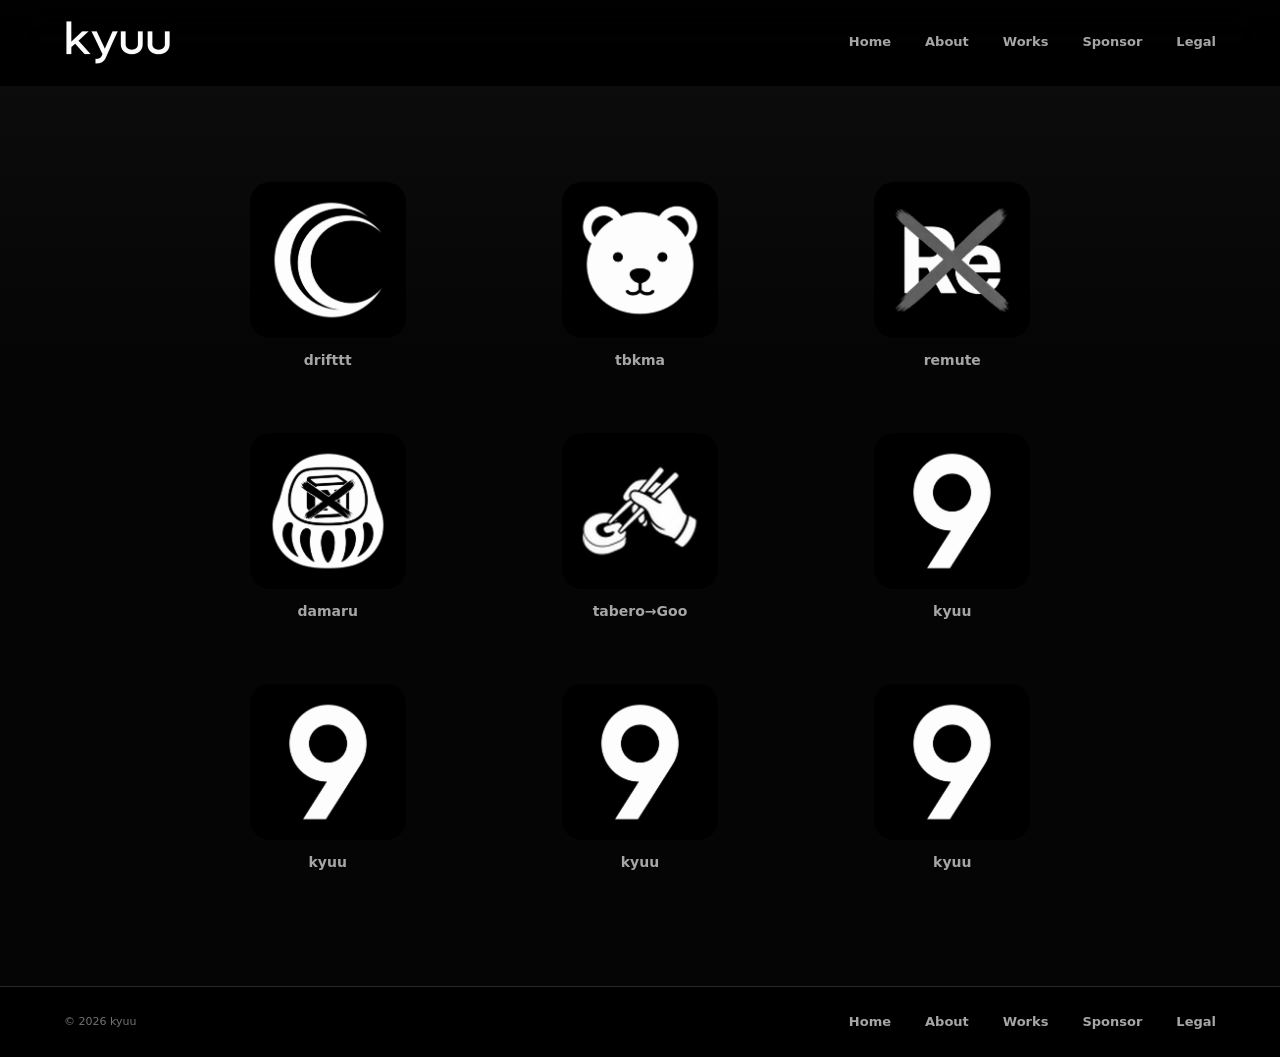
==== index.html @ 9032a524 "Add files via upload" ====
<!doctype html>
<html lang="ja">
  <head>
    <meta charset="utf-8">
    <meta name="viewport" content="width=device-width, initial-scale=1">
    <meta name="description" content="kyuuは、個人事業としてWebアプリ、Chrome拡張機能、制作物を公開・運営する小さな開発スタジオです。">
    <meta property="og:title" content="kyuu">
    <meta property="og:description" content="個人事業、制作物、アプリ配布、支援のための公式サイト。">
    <meta property="og:type" content="website">
    <meta property="og:image" content="assets/og-image.svg">
    <title>kyuu | apps, extensions, and small tools</title>
    <link rel="canonical" href="https://3plus6.jp/">
    <link rel="icon" href="assets/kyuu-icon.png">
    <link rel="stylesheet" href="styles.css">
  </head>
  <body>
    <header class="site-header" data-header>
      <a class="brand" href="index.html" aria-label="kyuu トップへ">
        <img src="assets/kyuu-logo-header.png" alt="kyuu" class="brand-logo">
      </a>
      <div class="header-actions">
        <button class="menu-toggle" type="button" aria-expanded="false" aria-controls="site-nav" data-menu-toggle>
          <span></span>
          <span></span>
          <span></span>
        </button>
        <nav class="nav" id="site-nav" aria-label="メインナビゲーション" data-nav>
          <a href="index.html">Home</a>
          <a href="about.html">About</a>
          <a href="works.html">Works</a>
          <a href="support.html">Sponsor</a>
          <a href="legal.html">Legal</a>
        </nav>
      </div>
    </header>

    <main>
      <section class="home-stage" aria-labelledby="projects-title">
        <h1 id="projects-title" class="visually-hidden">kyuu projects</h1>
        <div class="project-grid">
          <div class="project-tile project-tile-static">
            <span class="project-icon"><img src="assets/services/drifttt.png" alt=""></span>
            <span class="project-name">drifttt</span>
          </div>
          <a class="project-tile" href="https://chromewebstore.google.com/detail/cmlbmmhjfhagefgmcfifhkoidhicpcjk?utm_source=item-share-cb" target="_blank" rel="noreferrer">
            <span class="project-icon"><img src="assets/services/tabkma.png" alt=""></span>
            <span class="project-name">tbkma</span>
          </a>
          <a class="project-tile" href="https://chromewebstore.google.com/detail/amfjmkpkbpagcghnbpolegiekeijikhb?utm_source=item-share-cb" target="_blank" rel="noreferrer">
            <span class="project-icon"><img src="assets/services/remute.png" alt=""></span>
            <span class="project-name">remute</span>
          </a>
          <a class="project-tile" href="https://chromewebstore.google.com/detail/bcoconhognondpgpcakbccdndanaegol?utm_source=item-share-cb" target="_blank" rel="noreferrer">
            <span class="project-icon"><img src="assets/services/damaru.png" alt=""></span>
            <span class="project-name">damaru</span>
          </a>
          <div class="project-tile project-tile-static">
            <span class="project-icon"><img src="assets/services/tabero-goo.png" alt=""></span>
            <span class="project-name">tabero→Goo</span>
          </div>
          <div class="project-tile project-tile-static">
            <span class="project-icon"><img src="assets/services/kyuu.png" alt=""></span>
            <span class="project-name">kyuu</span>
          </div>
          <div class="project-tile project-tile-static">
            <span class="project-icon"><img src="assets/services/kyuu.png" alt=""></span>
            <span class="project-name">kyuu</span>
          </div>
          <div class="project-tile project-tile-static">
            <span class="project-icon"><img src="assets/services/kyuu.png" alt=""></span>
            <span class="project-name">kyuu</span>
          </div>
          <div class="project-tile project-tile-static">
            <span class="project-icon"><img src="assets/services/kyuu.png" alt=""></span>
            <span class="project-name">kyuu</span>
          </div>
        </div>
      </section>
    </main>

    <footer class="site-footer">
      <p>&copy; <span data-year></span> kyuu</p>
      <nav aria-label="フッターナビゲーション">
        <a href="index.html">Home</a>
        <a href="about.html">About</a>
        <a href="works.html">Works</a>
        <a href="support.html">Sponsor</a>
        <a href="legal.html">Legal</a>
      </nav>
    </footer>

    <script src="script.js"></script>
  </body>
</html>
---- styles.css ----
:root {
  color-scheme: dark;
  --bg: #050505;
  --panel: #0e0e0e;
  --panel-2: #151515;
  --ink: #f4f4f4;
  --muted: #a6a6a6;
  --soft: #727272;
  --line: #2a2a2a;
  --line-strong: #3a3a3a;
  --white: #ffffff;
  --black: #000000;
  --shadow: 0 28px 90px rgba(0, 0, 0, 0.56);
  font-family: Inter, ui-sans-serif, system-ui, -apple-system, BlinkMacSystemFont, "Segoe UI", sans-serif;
}

* {
  box-sizing: border-box;
}

html {
  scroll-behavior: smooth;
}

body {
  min-height: 100vh;
  margin: 0;
  color: var(--ink);
  background:
    linear-gradient(180deg, rgba(255, 255, 255, 0.035), transparent 360px),
    var(--bg);
  line-height: 1.75;
}

body {
  display: flex;
  flex-direction: column;
}

main {
  flex: 1 0 auto;
}

.site-footer {
  flex-shrink: 0;
}

img {
  display: block;
  max-width: 100%;
}

a {
  color: inherit;
  text-decoration: none;
}

.site-header {
  position: sticky;
  top: 0;
  z-index: 20;
  display: flex;
  align-items: center;
  justify-content: space-between;
  gap: 28px;
  padding: 20px clamp(20px, 5vw, 72px);
  background: rgba(0, 0, 0, 0.92);
  border-bottom: 1px solid transparent;
  backdrop-filter: blur(18px);
}

.site-header.is-scrolled {
  border-color: var(--line);
}

.brand {
  display: inline-flex;
  align-items: center;
  min-width: 0;
}

.brand-logo {
  width: 108px;
  height: auto;
  mix-blend-mode: screen;
}

.header-actions {
  display: flex;
  align-items: center;
  justify-content: flex-end;
  gap: clamp(16px, 2vw, 28px);
  min-width: 0;
}

.nav,
.site-footer nav {
  display: flex;
  align-items: center;
  gap: clamp(16px, 3vw, 34px);
  color: var(--muted);
  font-size: 13px;
  font-weight: 650;
}

.nav a,
.site-footer a {
  padding: 4px 0;
  white-space: nowrap;
}

.nav a:hover,
.site-footer a:hover,
.text-link:hover {
  color: var(--white);
}

.menu-toggle {
  position: relative;
  display: none;
  align-items: center;
  justify-content: center;
  width: 38px;
  height: 38px;
  padding: 0;
  color: var(--ink);
  background: transparent;
  border: 1px solid var(--line);
  border-radius: 6px;
  cursor: pointer;
}

.menu-toggle span {
  position: absolute;
  display: block;
  width: 16px;
  height: 1px;
  background: currentColor;
  transition: transform 160ms ease, opacity 160ms ease;
}

.menu-toggle span:nth-child(1) {
  transform: translateY(-5px);
}

.menu-toggle span:nth-child(3) {
  transform: translateY(5px);
}

.site-header.is-menu-open .menu-toggle span:nth-child(1) {
  transform: rotate(45deg);
}

.site-header.is-menu-open .menu-toggle span:nth-child(2) {
  opacity: 0;
}

.site-header.is-menu-open .menu-toggle span:nth-child(3) {
  transform: rotate(-45deg);
}

.visually-hidden {
  position: absolute;
  width: 1px;
  height: 1px;
  overflow: hidden;
  clip: rect(0, 0, 0, 0);
  white-space: nowrap;
}

.home-stage {
  display: grid;
  place-items: center;
  min-height: calc(100vh - 180px);
  padding: clamp(54px, 8vw, 96px) clamp(20px, 5vw, 72px) clamp(72px, 9vw, 118px);
}

.project-grid {
  display: grid;
  grid-template-columns: repeat(3, minmax(0, 1fr));
  gap: clamp(32px, 5vw, 72px) clamp(34px, 6vw, 88px);
  width: min(100%, 860px);
}

.project-tile {
  display: grid;
  justify-items: center;
  gap: 14px;
  color: var(--muted);
  text-align: center;
}

.project-icon {
  display: grid;
  place-items: center;
  width: clamp(104px, 15vw, 156px);
  aspect-ratio: 1;
  overflow: hidden;
  background: var(--black);
  border: 1px solid transparent;
  border-radius: 20px;
  transition: transform 180ms ease, border-color 180ms ease, opacity 180ms ease;
}

.project-icon img {
  width: 100%;
  height: 100%;
  object-fit: cover;
}

.project-name {
  font-size: 14px;
  font-weight: 700;
  line-height: 1.2;
  transition: color 180ms ease;
}

.project-tile:hover .project-icon {
  transform: translateY(-4px);
  border-color: var(--line-strong);
}

.project-tile:hover .project-name {
  color: var(--white);
}

.project-tile-static {
  cursor: default;
}

.project-tile-static:hover .project-icon {
  transform: none;
  border-color: transparent;
}

.project-tile-static:hover .project-name {
  color: var(--muted);
}

.eyebrow {
  margin: 0 0 14px;
  color: var(--soft);
  font-size: 12px;
  font-weight: 800;
  letter-spacing: 0;
  text-transform: uppercase;
}

h1,
h2,
h3,
p {
  margin-top: 0;
}

h1 {
  max-width: 9.5em;
  margin-bottom: 26px;
  font-size: clamp(50px, 9vw, 114px);
  line-height: 0.98;
  letter-spacing: 0;
}

h2 {
  margin-bottom: 20px;
  font-size: clamp(34px, 5vw, 64px);
  line-height: 1.05;
  letter-spacing: 0;
}

h3 {
  margin-bottom: 14px;
  font-size: clamp(25px, 3vw, 40px);
  line-height: 1.12;
  letter-spacing: 0;
}

.button {
  display: inline-flex;
  align-items: center;
  justify-content: center;
  min-height: 48px;
  padding: 12px 20px;
  border: 1px solid var(--line-strong);
  border-radius: 6px;
  font-size: 14px;
  font-weight: 800;
  line-height: 1.2;
}

.button.primary {
  color: var(--black);
  background: var(--white);
  border-color: var(--white);
}

.button.primary:hover {
  background: #dcdcdc;
  border-color: #dcdcdc;
}

.button.secondary,
.button.inverted {
  color: var(--white);
  background: transparent;
}

.button.secondary:hover,
.button.inverted:hover {
  border-color: var(--white);
}

.section {
  padding: clamp(40px, 5vw, 64px) clamp(20px, 5vw, 72px);
}

.work-list {
  display: grid;
  grid-template-columns: repeat(3, minmax(0, 1fr));
  gap: 16px;
  max-width: 1120px;
  margin-right: auto;
  margin-left: auto;
}

.work-list-simple {
  grid-template-columns: minmax(0, 820px);
  justify-content: center;
}

.work-card,
.legal-block,
.support-card,
.profile-card {
  min-height: 0;
  padding: clamp(20px, 3vw, 28px);
  background: var(--panel);
  border: 1px solid var(--line);
  border-radius: 8px;
}

.work-card.featured {
  background:
    linear-gradient(145deg, rgba(255, 255, 255, 0.08), transparent 58%),
    var(--panel);
}

.work-card-inquiry {
  grid-column: 1 / -1;
}

.card-topline {
  display: flex;
  align-items: center;
  justify-content: space-between;
  gap: 20px;
  margin-bottom: 34px;
  color: var(--soft);
  font-size: 12px;
  font-weight: 800;
  text-transform: uppercase;
}

.work-card p,
.legal-block p,
.legal-block li,
.support-card p,
.profile-card p,
.page-lead {
  color: var(--muted);
}

.text-link {
  display: inline-flex;
  margin-top: 14px;
  margin-right: 18px;
  color: var(--ink);
  font-weight: 800;
}

.work-card .text-link {
  font-size: 12px;
}

.text-link::after {
  content: none;
  margin-left: 6px;
}

.mail-link {
  color: var(--ink);
  font-weight: 800;
  text-decoration: underline;
  text-underline-offset: 4px;
}

.contact-links {
  display: grid;
  gap: 14px;
}

.contact-links div {
  display: grid;
  gap: 4px;
}

.contact-links span {
  color: var(--soft);
  font-size: 12px;
  font-weight: 800;
  text-transform: uppercase;
}

.inline-link {
  color: var(--ink);
  font-weight: 800;
  text-decoration: underline;
  text-underline-offset: 3px;
}

.text-link.inline-link {
  margin-top: 0;
}

.text-link.inline-link::after,
.inline-link::after {
  content: none;
}

.page-hero {
  padding: clamp(36px, 5vw, 58px) clamp(20px, 5vw, 72px) clamp(28px, 4vw, 42px);
  border-bottom: 1px solid var(--line);
}

.page-hero > * {
  max-width: 1120px;
  margin-right: auto;
  margin-left: auto;
  text-align: left;
}

.page-hero h1 {
  margin-bottom: 14px;
  font-size: clamp(28px, 4vw, 44px);
  line-height: 1.05;
}

.page-lead {
  max-width: 1120px;
  font-size: clamp(15px, 1.5vw, 17px);
  line-height: 1.8;
}
.support-grid,
.legal-grid,
.contact-grid {
  display: grid;
  grid-template-columns: minmax(0, 0.86fr) minmax(260px, 0.55fr);
  gap: 18px;
}

.support-grid {
  grid-template-columns: minmax(0, 900px);
  justify-content: center;
  max-width: 1120px;
  margin-right: auto;
  margin-left: auto;
}

.detail-list {
  display: grid;
  gap: 1px;
  margin: 0;
  background: var(--line);
  border: 1px solid var(--line);
}

.detail-list div {
  display: grid;
  grid-template-columns: 150px minmax(0, 1fr);
  gap: 18px;
  padding: 18px;
  background: var(--panel);
}

.detail-list dt {
  color: var(--soft);
  font-size: 13px;
  font-weight: 800;
}

.detail-list dd {
  margin: 0;
  color: var(--ink);
}

.support-grid,
.legal-grid {
  align-items: start;
}

.legal-stack {
  display: grid;
  gap: 14px;
  max-width: 1040px;
  margin-right: auto;
  margin-left: auto;
  padding-top: clamp(36px, 5vw, 58px);
  padding-bottom: clamp(48px, 6vw, 72px);
}

.work-card h2,
.support-card h2,
.support-card h3,
.profile-card h2,
.profile-card h3,
.legal-block h2 {
  margin-bottom: 12px;
  font-size: 18px;
  line-height: 1.22;
}

.legal-block h3 {
  margin-top: 24px;
  margin-bottom: 8px;
  font-size: 16px;
}

.legal-block p,
.legal-block li {
  color: var(--ink);
}

.support-card .button {
  margin-top: 18px;
}

.legal-block {
  min-height: auto;
  padding: clamp(20px, 3vw, 28px);
}

.legal-block ul {
  margin: 0;
  padding-left: 20px;
}

.notice {
  margin: 18px 0 0;
  padding: 14px 16px;
  color: var(--ink);
  background: var(--panel-2);
  border: 1px solid var(--line);
  border-radius: 8px;
  font-size: 14px;
}

.site-footer {
  display: flex;
  align-items: center;
  justify-content: space-between;
  gap: 22px;
  padding: 20px clamp(20px, 5vw, 72px);
  color: var(--muted);
  background: rgba(0, 0, 0, 0.92);
  border-top: 1px solid var(--line);
}

.site-footer p {
  margin: 0;
  color: var(--soft);
  font-size: 11px;
  line-height: 1.2;
}

@media (max-width: 920px) {
  .site-header {
    align-items: center;
    padding: 14px 16px;
  }

  .header-actions {
    gap: 12px;
  }

  .menu-toggle {
    display: inline-flex;
  }

  .site-header .nav {
    position: absolute;
    top: calc(100% + 1px);
    right: 16px;
    left: 16px;
    display: none;
    flex-direction: column;
    align-items: flex-start;
    gap: 12px;
    padding: 16px;
    background: rgba(0, 0, 0, 0.96);
    border: 1px solid var(--line);
    border-radius: 8px;
    box-shadow: var(--shadow);
  }

  .site-header.is-menu-open .nav {
    display: flex;
  }

  .site-footer {
    align-items: flex-start;
    flex-direction: column;
  }

  .site-footer nav {
    width: 100%;
    overflow-x: auto;
    padding-bottom: 4px;
  }

  .work-list,
  .support-grid,
  .legal-grid,
  .contact-grid {
    grid-template-columns: 1fr;
  }

  .site-footer nav {
    justify-content: flex-start;
  }
}

@media (max-width: 560px) {
  .brand-logo {
    width: 82px;
  }

  h1 {
    font-size: 50px;
  }

  .button {
    width: 100%;
  }

  .project-grid {
    gap: 24px 18px;
  }

  .project-icon {
    width: min(28vw, 116px);
    border-radius: 16px;
  }

  .home-stage {
    align-items: start;
    min-height: auto;
    padding-top: 28px;
    padding-bottom: 34px;
  }

  .project-name {
    font-size: 13px;
  }

  .card-topline {
    margin-bottom: 26px;
  }

  .detail-list div {
    grid-template-columns: 1fr;
    gap: 4px;
  }
}
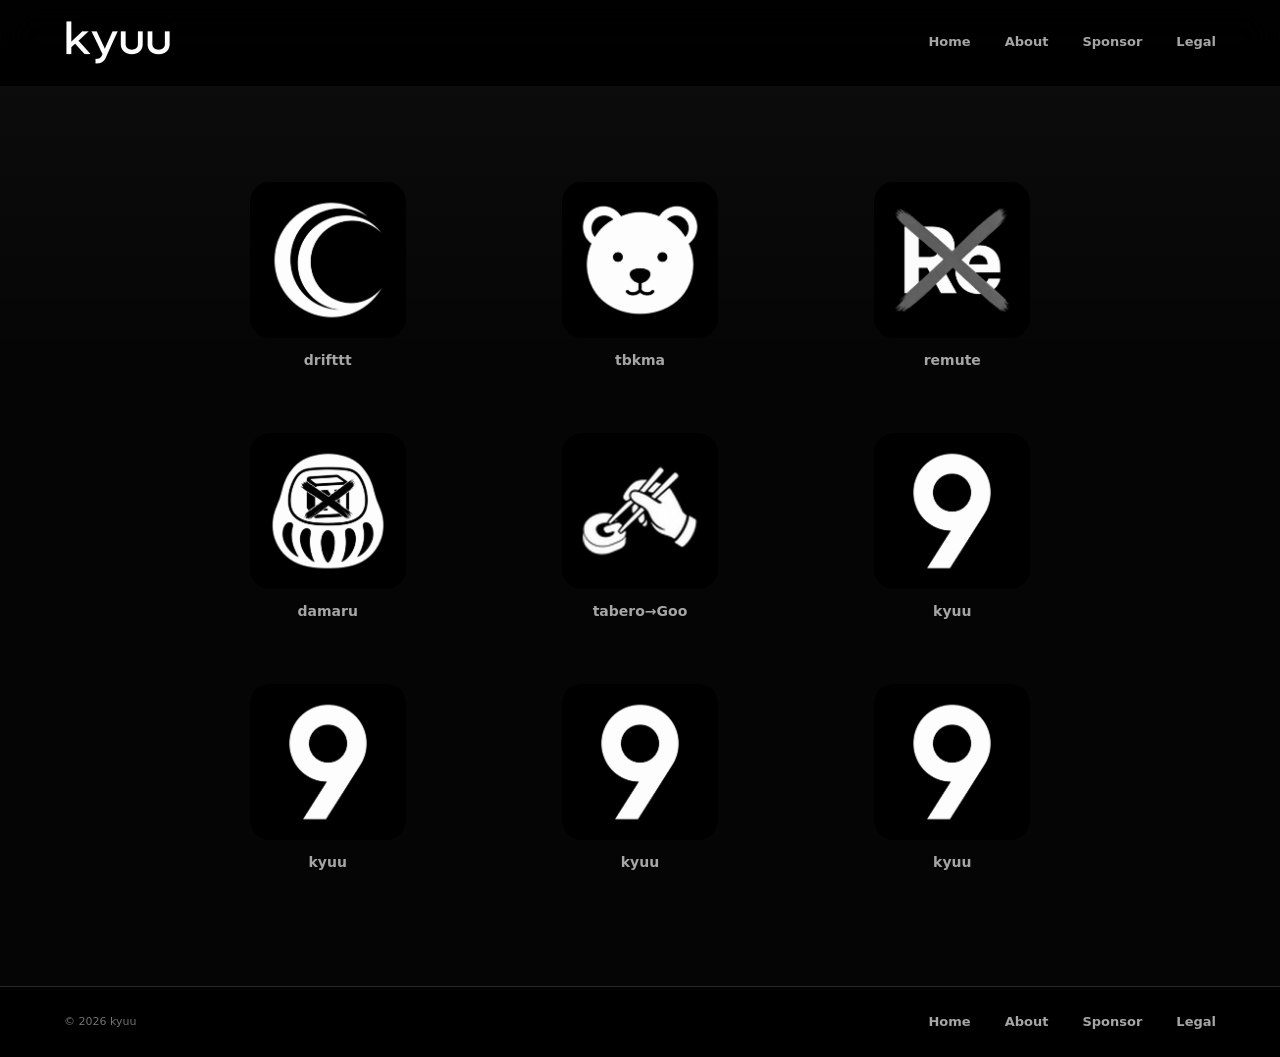
==== commit a5cdc945: "Add files via upload" ====
--- a/index.html
+++ b/index.html
@@ -27,7 +27,6 @@
         <nav class="nav" id="site-nav" aria-label="メインナビゲーション" data-nav>
           <a href="index.html">Home</a>
           <a href="about.html">About</a>
-          <a href="works.html">Works</a>
           <a href="support.html">Sponsor</a>
           <a href="legal.html">Legal</a>
         </nav>
@@ -83,7 +82,6 @@
       <nav aria-label="フッターナビゲーション">
         <a href="index.html">Home</a>
         <a href="about.html">About</a>
-        <a href="works.html">Works</a>
         <a href="support.html">Sponsor</a>
         <a href="legal.html">Legal</a>
       </nav>
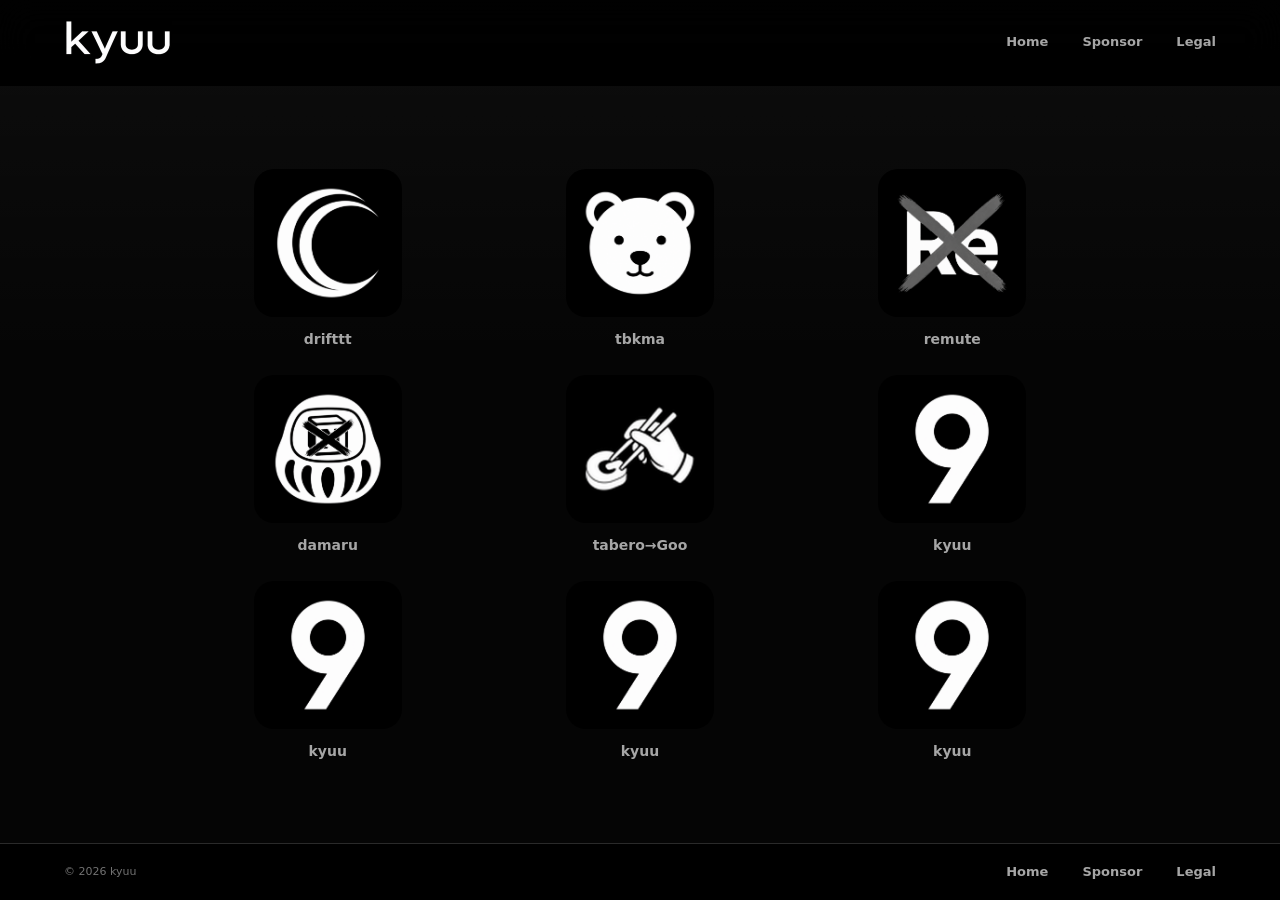
==== commit ee984909: "Add files via upload" ====
--- a/index.html
+++ b/index.html
@@ -13,7 +13,7 @@
     <link rel="icon" href="assets/kyuu-icon.png">
     <link rel="stylesheet" href="styles.css">
   </head>
-  <body>
+  <body class="home-page">
     <header class="site-header" data-header>
       <a class="brand" href="index.html" aria-label="kyuu トップへ">
         <img src="assets/kyuu-logo-header.png" alt="kyuu" class="brand-logo">
@@ -26,7 +26,6 @@
         </button>
         <nav class="nav" id="site-nav" aria-label="メインナビゲーション" data-nav>
           <a href="index.html">Home</a>
-          <a href="about.html">About</a>
           <a href="support.html">Sponsor</a>
           <a href="legal.html">Legal</a>
         </nav>
@@ -53,10 +52,10 @@
             <span class="project-icon"><img src="assets/services/damaru.png" alt=""></span>
             <span class="project-name">damaru</span>
           </a>
-          <div class="project-tile project-tile-static">
+          <a class="project-tile" href="https://chromewebstore.google.com/detail/gllfefgljjmemccgkndckamjhbmndlde?utm_source=item-share-cb" target="_blank" rel="noreferrer">
             <span class="project-icon"><img src="assets/services/tabero-goo.png" alt=""></span>
             <span class="project-name">tabero→Goo</span>
-          </div>
+          </a>
           <div class="project-tile project-tile-static">
             <span class="project-icon"><img src="assets/services/kyuu.png" alt=""></span>
             <span class="project-name">kyuu</span>
@@ -81,7 +80,6 @@
       <p>&copy; <span data-year></span> kyuu</p>
       <nav aria-label="フッターナビゲーション">
         <a href="index.html">Home</a>
-        <a href="about.html">About</a>
         <a href="support.html">Sponsor</a>
         <a href="legal.html">Legal</a>
       </nav>
--- a/styles.css
+++ b/styles.css
@@ -1,4 +1,5 @@
 :root {
+  --footer-height: 57px;
   color-scheme: dark;
   --bg: #050505;
   --panel: #0e0e0e;
@@ -24,7 +25,9 @@
 
 body {
   min-height: 100vh;
+  min-height: 100dvh;
   margin: 0;
+  padding-bottom: var(--footer-height);
   color: var(--ink);
   background:
     linear-gradient(180deg, rgba(255, 255, 255, 0.035), transparent 360px),
@@ -38,11 +41,16 @@
 }
 
 main {
-  flex: 1 0 auto;
+  flex: 1 1 auto;
 }
 
 .site-footer {
-  flex-shrink: 0;
+  position: fixed;
+  right: 0;
+  bottom: 0;
+  left: 0;
+  z-index: 20;
+  height: var(--footer-height);
 }
 
 img {
@@ -171,14 +179,31 @@
 .home-stage {
   display: grid;
   place-items: center;
-  min-height: calc(100vh - 180px);
-  padding: clamp(54px, 8vw, 96px) clamp(20px, 5vw, 72px) clamp(72px, 9vw, 118px);
+  min-height: calc(100dvh - 143px);
+  padding: clamp(16px, 3vh, 30px) clamp(20px, 5vw, 72px);
+}
+
+.home-page {
+  height: 100vh;
+  height: 100dvh;
+  min-height: 0;
+  overflow: hidden;
+}
+
+.home-page main {
+  min-height: 0;
+  overflow: hidden;
+}
+
+.home-page .home-stage {
+  height: 100%;
+  min-height: 0;
 }
 
 .project-grid {
   display: grid;
   grid-template-columns: repeat(3, minmax(0, 1fr));
-  gap: clamp(32px, 5vw, 72px) clamp(34px, 6vw, 88px);
+  gap: clamp(16px, 3vh, 28px) clamp(28px, 6vw, 78px);
   width: min(100%, 860px);
 }
 
@@ -193,7 +218,7 @@
 .project-icon {
   display: grid;
   place-items: center;
-  width: clamp(104px, 15vw, 156px);
+  width: clamp(44px, min(13vw, calc((100dvh - 340px) / 3)), 148px);
   aspect-ratio: 1;
   overflow: hidden;
   background: var(--black);
@@ -559,7 +584,7 @@
   align-items: center;
   justify-content: space-between;
   gap: 22px;
-  padding: 20px clamp(20px, 5vw, 72px);
+  padding: 12px clamp(20px, 5vw, 72px);
   color: var(--muted);
   background: rgba(0, 0, 0, 0.92);
   border-top: 1px solid var(--line);
@@ -573,6 +598,10 @@
 }
 
 @media (max-width: 920px) {
+  :root {
+    --footer-height: 58px;
+  }
+
   .site-header {
     align-items: center;
     padding: 14px 16px;
@@ -607,14 +636,19 @@
   }
 
   .site-footer {
-    align-items: flex-start;
-    flex-direction: column;
+    align-items: center;
+    flex-direction: row;
+    gap: 12px;
+    padding: 10px 16px;
   }
 
   .site-footer nav {
-    width: 100%;
+    width: auto;
+    margin-left: auto;
     overflow-x: auto;
-    padding-bottom: 4px;
+    gap: clamp(12px, 4vw, 24px);
+    padding-bottom: 0;
+    font-size: 11px;
   }
 
   .work-list,
@@ -625,7 +659,7 @@
   }
 
   .site-footer nav {
-    justify-content: flex-start;
+    justify-content: flex-end;
   }
 }
 
@@ -643,23 +677,22 @@
   }
 
   .project-grid {
-    gap: 24px 18px;
+    gap: clamp(10px, 2vh, 18px) 12px;
   }
 
   .project-icon {
-    width: min(28vw, 116px);
-    border-radius: 16px;
+    width: clamp(42px, min(28vw, calc((100dvh - 250px) / 3)), 110px);
+    border-radius: clamp(8px, 4vw, 16px);
   }
 
   .home-stage {
-    align-items: start;
-    min-height: auto;
-    padding-top: 28px;
-    padding-bottom: 34px;
+    align-items: center;
+    min-height: calc(100dvh - 120px);
+    padding: 12px 16px;
   }
 
   .project-name {
-    font-size: 13px;
+    font-size: clamp(10px, 3.2vw, 13px);
   }
 
   .card-topline {
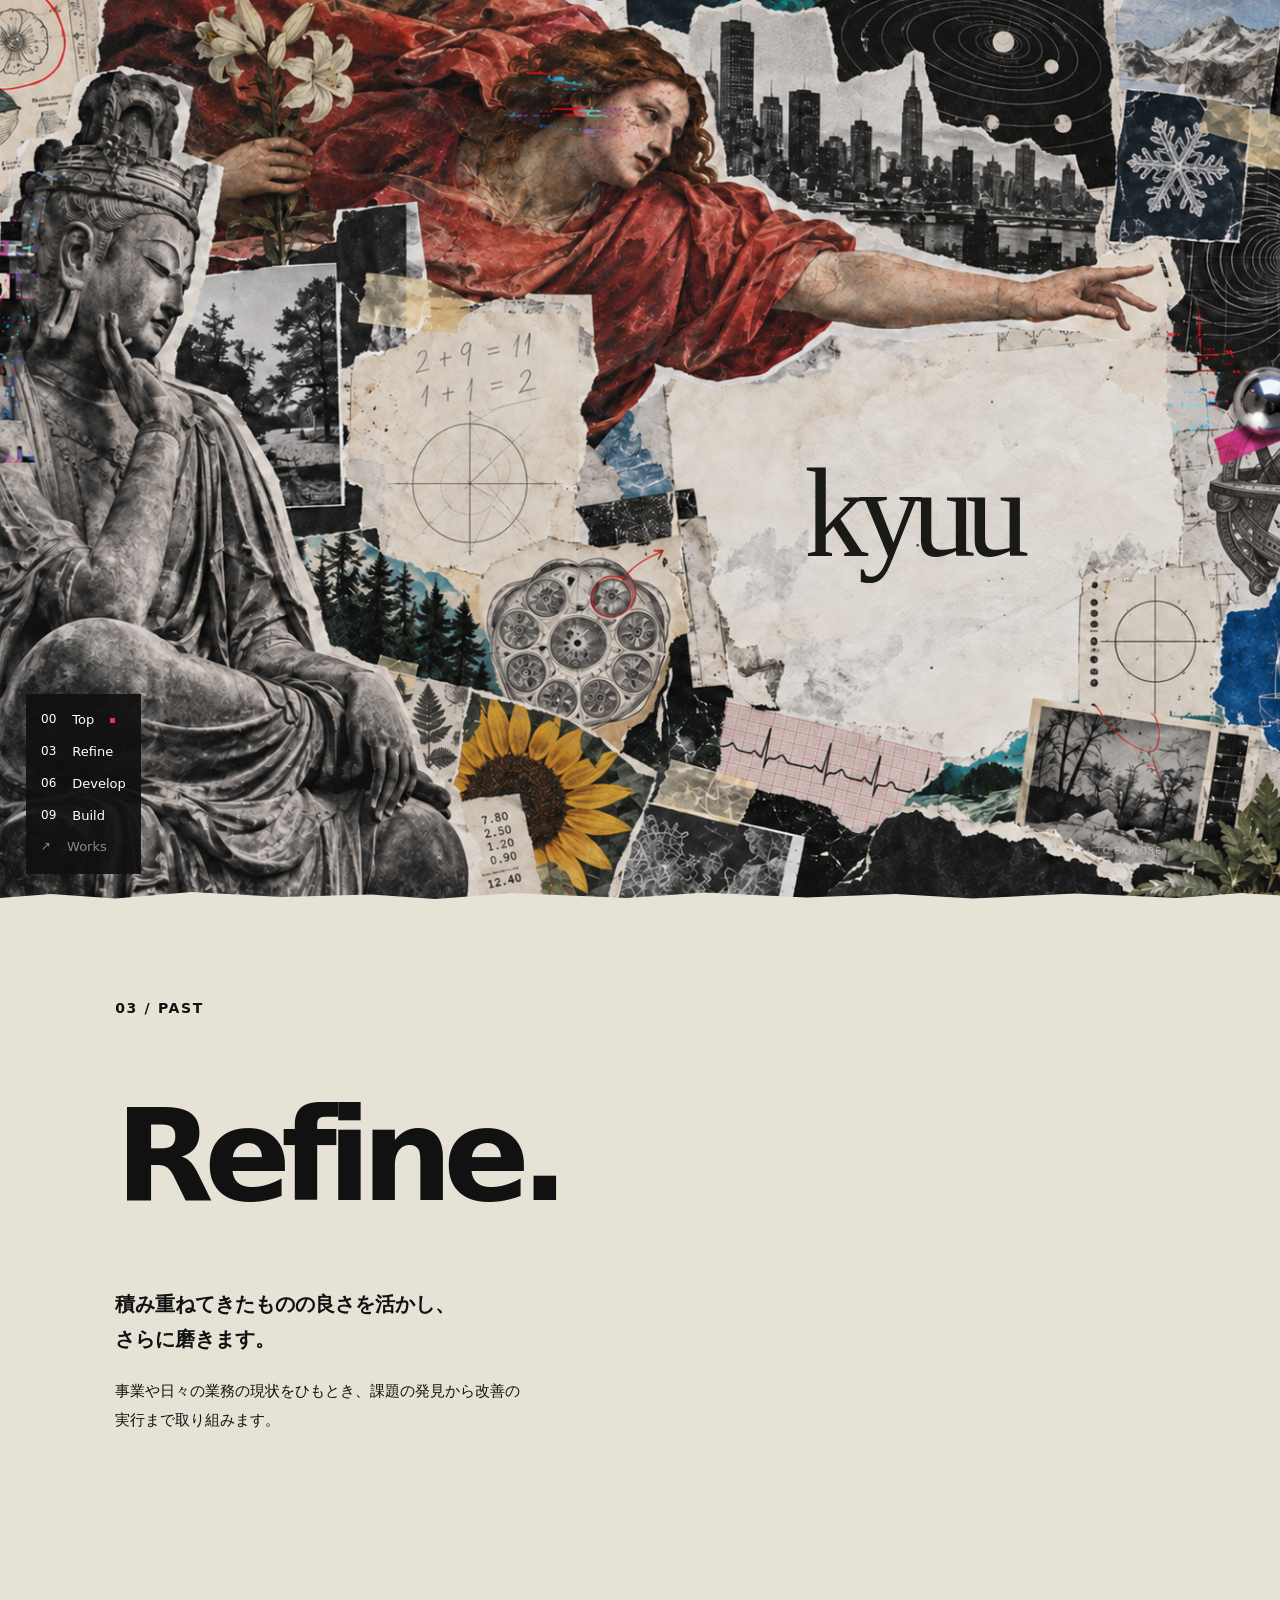
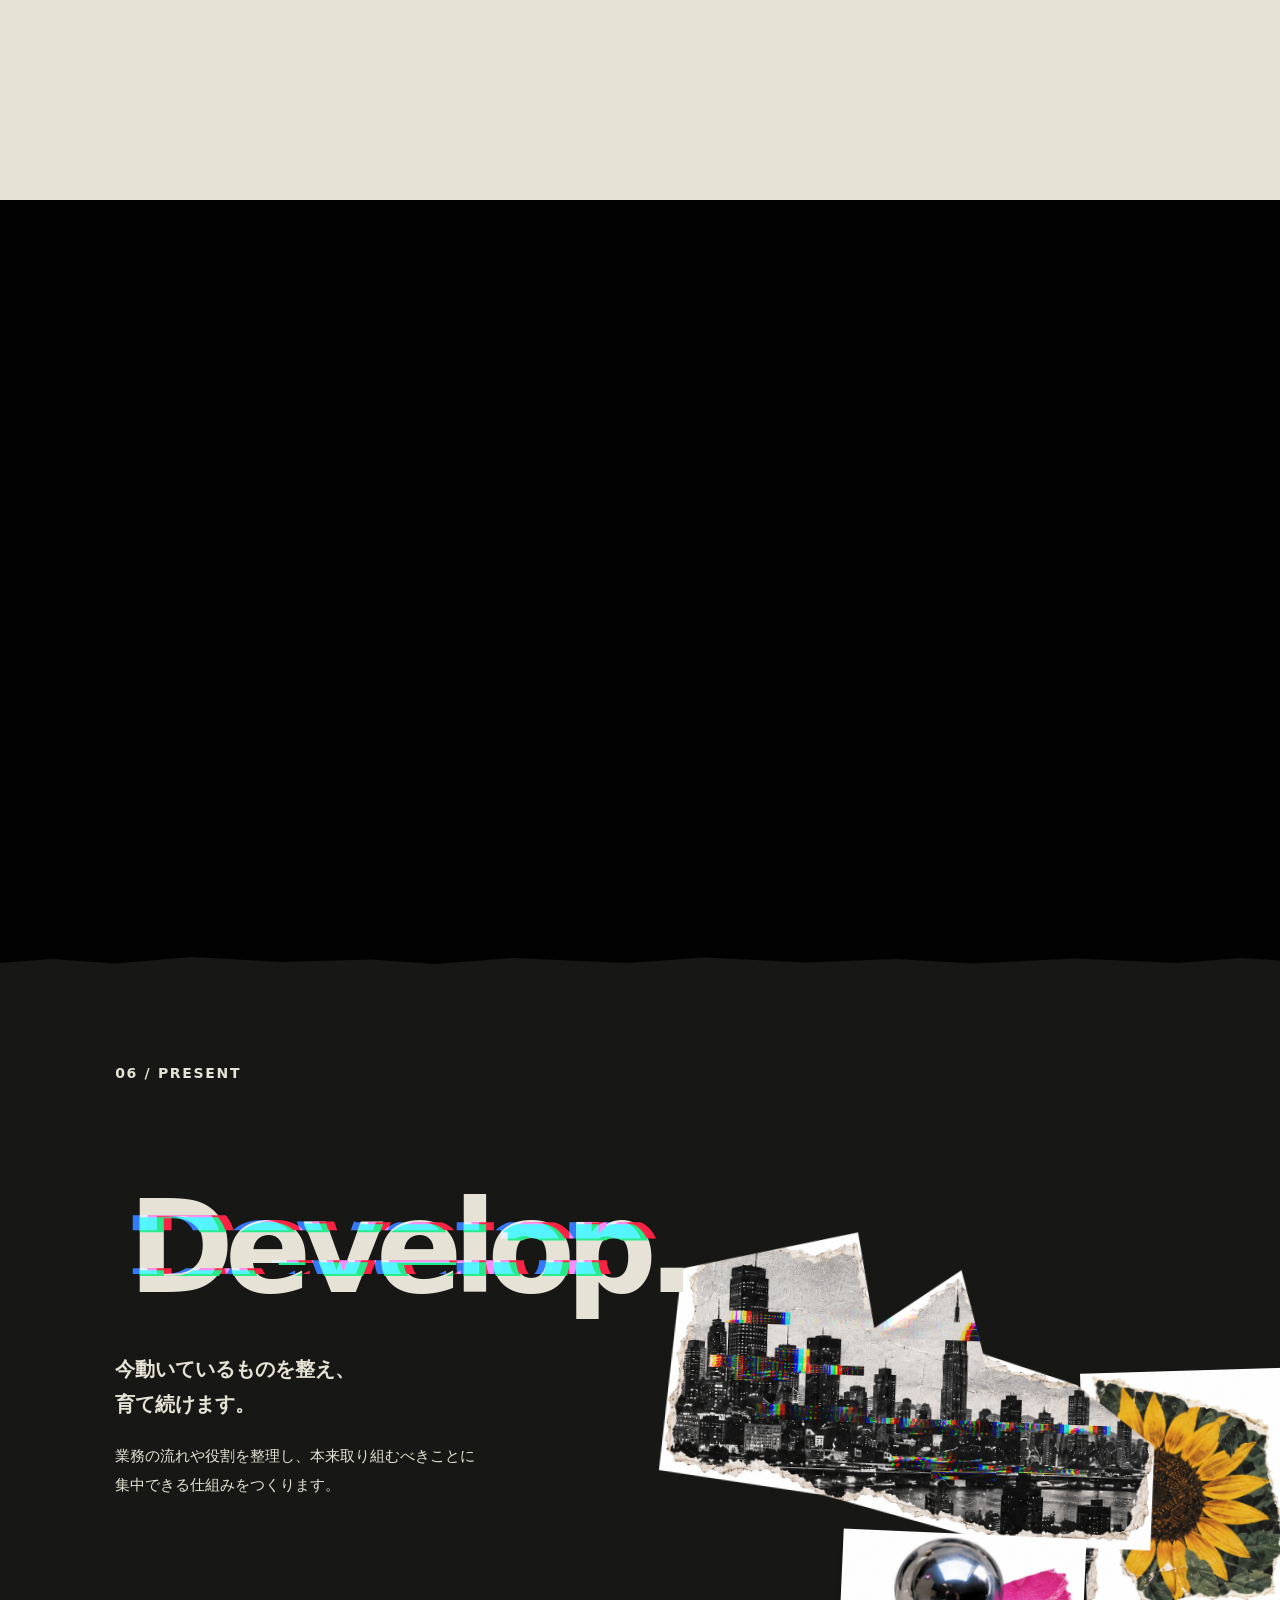
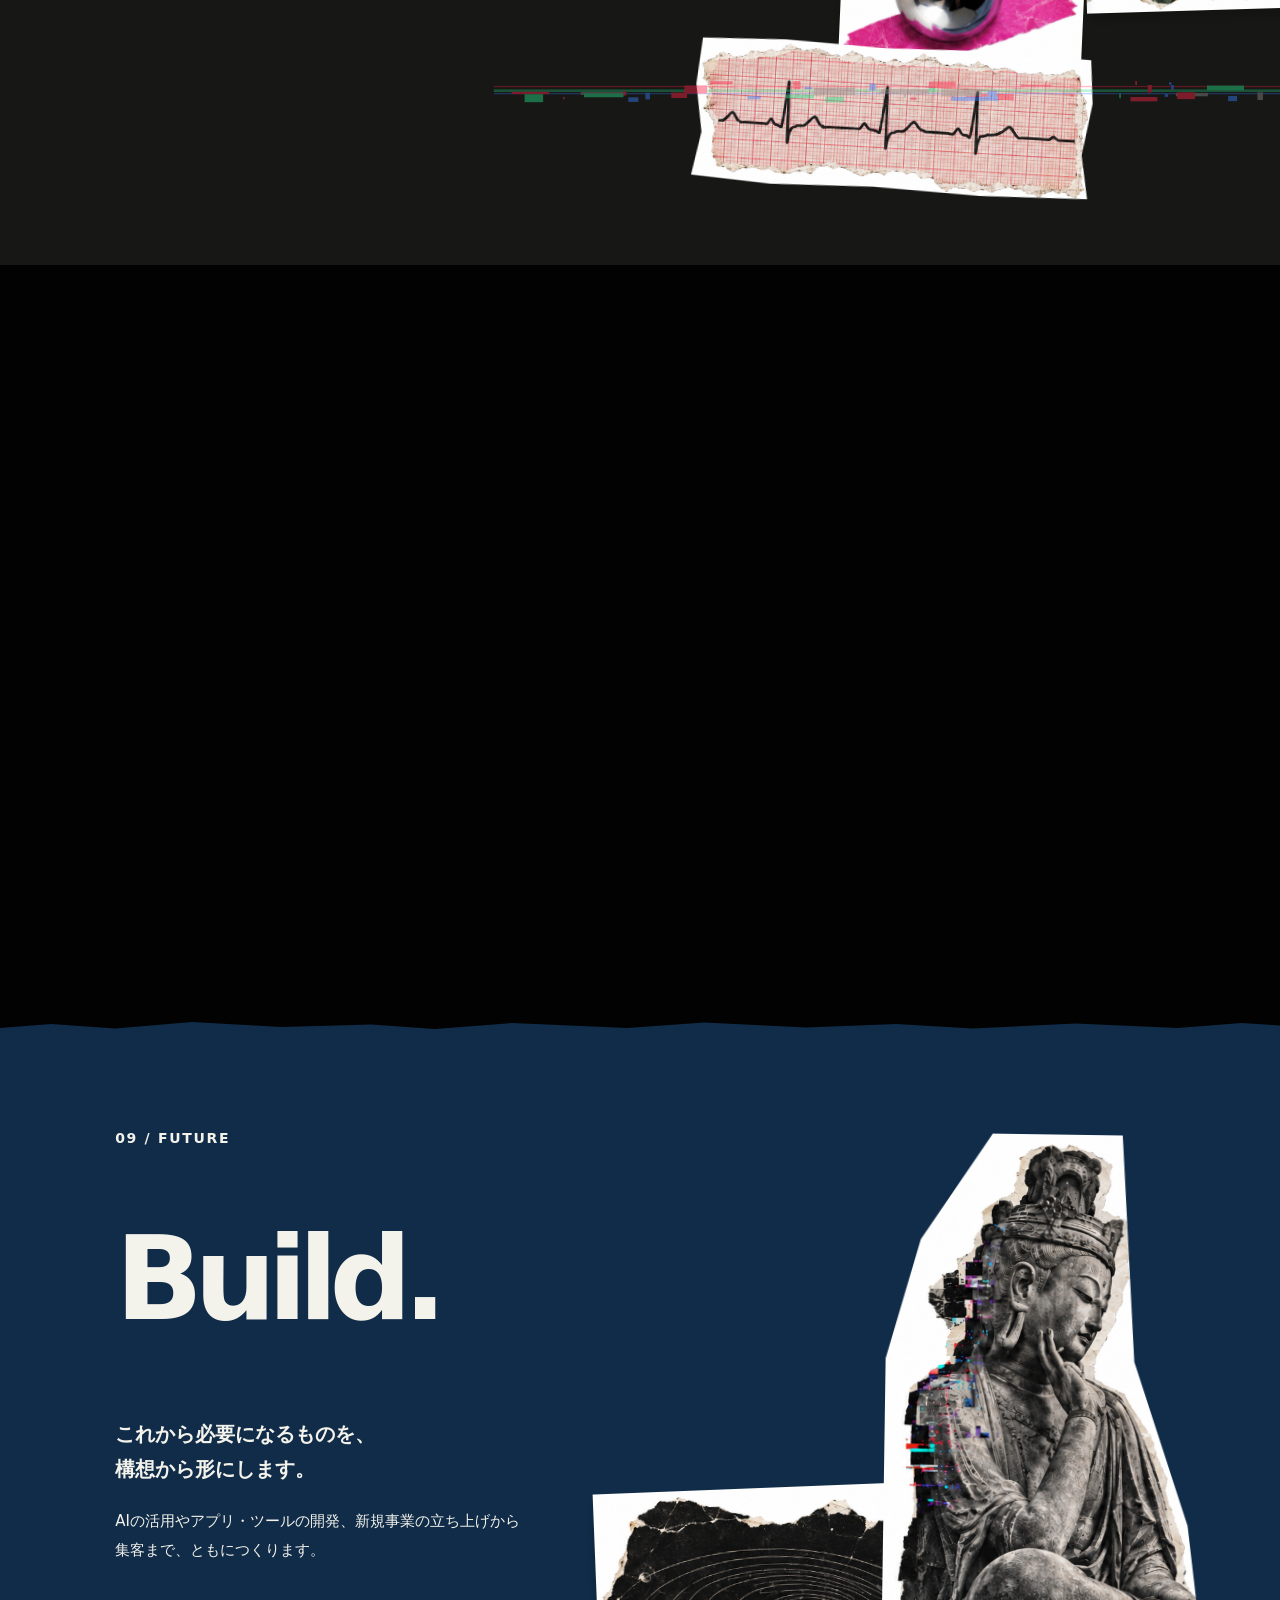
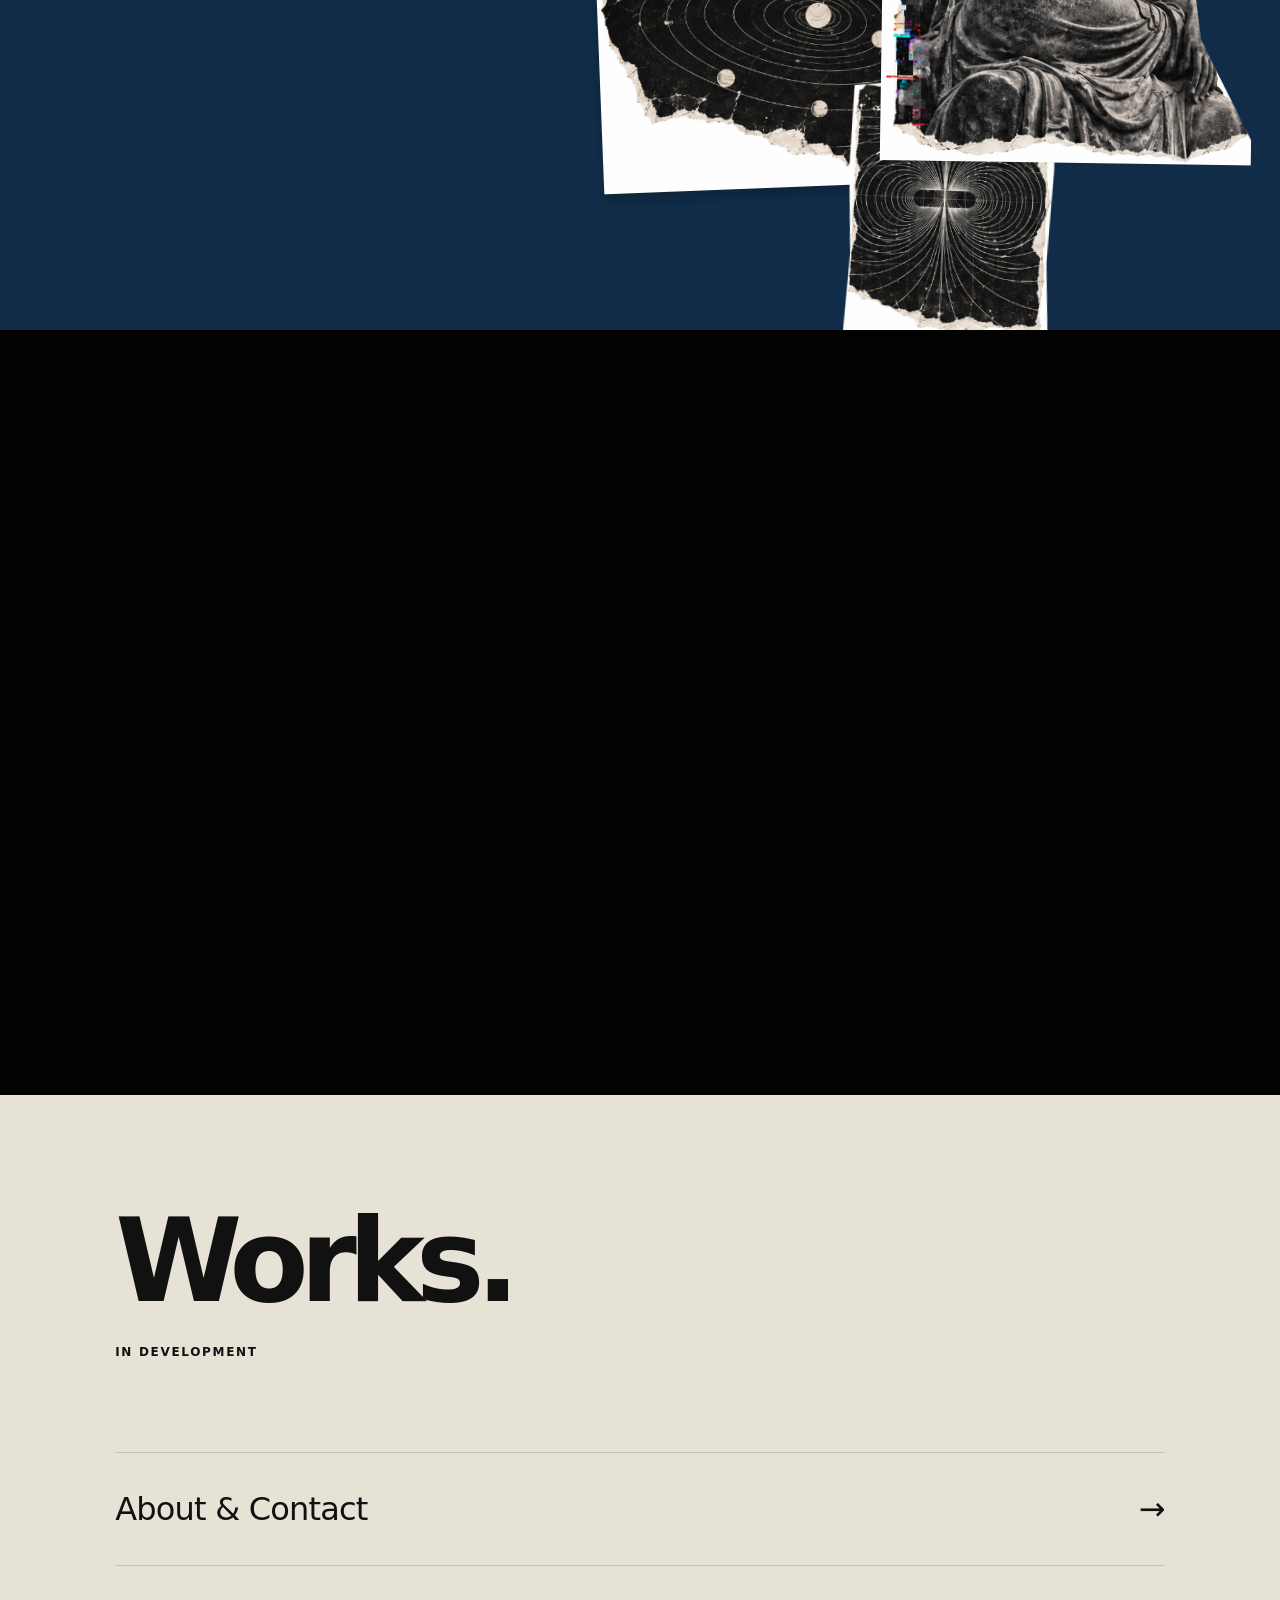
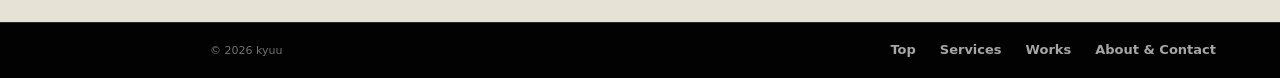
==== commit 15475b77: "Publish redesigned kyuu website" ====
--- a/index.html
+++ b/index.html
@@ -3,88 +3,137 @@
   <head>
     <meta charset="utf-8">
     <meta name="viewport" content="width=device-width, initial-scale=1">
-    <meta name="description" content="kyuuは、個人事業としてWebアプリ、Chrome拡張機能、制作物を公開・運営する小さな開発スタジオです。">
+    <meta name="description" content="kyuuは、本質を保ったまま可能性を拡張する、小さなデジタルプロダクトスタジオです。">
     <meta property="og:title" content="kyuu">
-    <meta property="og:description" content="個人事業、制作物、アプリ配布、支援のための公式サイト。">
+    <meta property="og:description" content="Nine added. Essence remains.">
     <meta property="og:type" content="website">
     <meta property="og:image" content="assets/og-image.svg">
-    <title>kyuu | apps, extensions, and small tools</title>
+    <title>kyuu — Nine added. Essence remains.</title>
     <link rel="canonical" href="https://3plus6.jp/">
-    <link rel="icon" href="assets/kyuu-icon.png">
+    <link rel="icon" type="image/png" href="assets/brand/kyuu-favicon.png?v=1">
+    <link rel="icon" type="image/svg+xml" href="assets/brand/kyuu-favicon.svg?v=1">
     <link rel="stylesheet" href="styles.css">
+    <link rel="stylesheet" href="experience.css?v=works-29">
   </head>
-  <body class="home-page">
-    <header class="site-header" data-header>
-      <a class="brand" href="index.html" aria-label="kyuu トップへ">
-        <img src="assets/kyuu-logo-header.png" alt="kyuu" class="brand-logo">
+  <body class="home-page" data-home>
+    <header class="site-header home-header" data-header>
+      <a class="brand" href="#top" aria-label="kyuu トップへ">
+        <span class="brand-wordmark">kyuu</span>
       </a>
       <div class="header-actions">
-        <button class="menu-toggle" type="button" aria-expanded="false" aria-controls="site-nav" data-menu-toggle>
-          <span></span>
-          <span></span>
-          <span></span>
+        <button class="menu-toggle" type="button" aria-label="メニュー" aria-expanded="false" aria-controls="site-nav" data-menu-toggle>
+          <span></span><span></span><span></span>
         </button>
         <nav class="nav" id="site-nav" aria-label="メインナビゲーション" data-nav>
-          <a href="index.html">Home</a>
-          <a href="support.html">Sponsor</a>
-          <a href="legal.html">Legal</a>
+          <a href="#nature">Services</a>
+          <a href="#projects">Works</a>
+          <a href="about.html">About &amp; Contact</a>
         </nav>
       </div>
     </header>
 
-    <main>
-      <section class="home-stage" aria-labelledby="projects-title">
-        <h1 id="projects-title" class="visually-hidden">kyuu projects</h1>
-        <div class="project-grid">
-          <div class="project-tile project-tile-static">
-            <span class="project-icon"><img src="assets/services/drifttt.png" alt=""></span>
-            <span class="project-name">drifttt</span>
+    <main id="top" class="home-experience">
+
+      <nav class="chapter-nav" aria-label="ページ内の章">
+        <a href="#top" data-chapter-link="opening">00 <span>Top</span></a>
+        <a href="#nature" data-chapter-link="nature">03 <span>Refine</span></a>
+        <a href="#principle" data-chapter-link="principle">06 <span>Develop</span></a>
+        <a href="#resonance" data-chapter-link="resonance">09 <span>Build</span></a>
+        <a href="#projects" data-chapter-link="projects">↗ <span>Works</span></a>
+      </nav>
+      <section class="collage-chapter opening-chapter" id="opening" data-chapter>
+        <div class="chapter-stage">
+          <div class="opening-composition">
+            <img class="opening-art" src="assets/kyuu-main-0923.png" alt="絵画、弥勒菩薩、都市と生命、宇宙の図版が重なる切り貼りコラージュ">
+            <div class="opening-title"><h1>kyuu</h1></div>
           </div>
-          <a class="project-tile" href="https://chromewebstore.google.com/detail/cmlbmmhjfhagefgmcfifhkoidhicpcjk?utm_source=item-share-cb" target="_blank" rel="noreferrer">
-            <span class="project-icon"><img src="assets/services/tabkma.png" alt=""></span>
-            <span class="project-name">tbkma</span>
+          <a class="chapter-scroll" href="#nature">SCROLL TO EXPLORE <span>↓</span></a>
+        </div>
+      </section>
+      <section class="collage-chapter nature-chapter refine-chapter" id="nature" data-chapter>
+        <div class="chapter-stage">
+          <div class="chapter-label">03 / PAST</div>
+          <h2 class="chapter-title">Refine.</h2>
+          <div class="chapter-copy"><p class="chapter-lead"><span>積み重ねてきたものの</span><span>良さを活かし、</span><br><span>さらに磨きます。</span></p><p>事業や日々の業務の現状をひもとき、課題の発見から改善の実行まで取り組みます。</p></div>
+          <div class="scrap refine-angel paper-fragment" data-motion data-enter="0.03" data-x="-12" data-y="-8" data-turn="-5" aria-hidden="true"><svg viewBox="0 0 962 522" width="962" height="522"><image href="assets/kyuu-past-0923.png" width="1536" height="1024"/></svg><div class="analog-static"></div></div>
+          <div class="scrap refine-photo paper-fragment" data-motion data-enter="0.08" data-x="4" data-y="-14" data-turn="7" aria-hidden="true"><svg viewBox="980 568 505 428" width="505" height="428"><image href="assets/kyuu-past-0923.png" width="1536" height="1024"/></svg><div class="analog-static"></div></div>
+          <div class="scrap refine-study paper-fragment" data-motion data-enter="0.16" data-x="-5" data-y="-10" data-turn="-6" aria-hidden="true"><svg viewBox="540 520 400 482" width="400" height="482"><image href="assets/kyuu-past-0923.png" width="1536" height="1024"/></svg></div>
+        </div>
+      </section>
+      <section class="collage-chapter thought-chapter" id="principle" data-chapter>
+        <div class="chapter-stage">
+          <div class="chapter-label">06 / PRESENT</div>
+          <h2 class="chapter-title">Develop.</h2>
+          <div class="chapter-copy"><p class="chapter-lead"><span>今動いているものを整え、</span><br><span>育て続けます。</span></p><p>業務の流れや役割を整理し、本来取り組むべきことに集中できる仕組みをつくります。</p></div>
+          <div class="scrap operate-forest paper-fragment" data-motion data-enter="0.02" data-x="-8" data-y="-18" data-turn="8" aria-hidden="true"><svg viewBox="10 35 894 549" width="894" height="549"><image href="assets/kyuu-present-0923.png" width="1672" height="941"/></svg></div>
+          <div class="scrap operate-cells paper-fragment" data-motion data-enter="0.18" data-x="8" data-y="-12" data-turn="12" aria-hidden="true"><svg viewBox="18 614 761 278" width="761" height="278"><image href="assets/kyuu-present-0923.png" width="1672" height="941"/></svg></div>
+          <div class="scrap operate-flower paper-fragment" data-motion data-enter="0.10" data-x="6" data-y="-14" data-turn="-6" aria-hidden="true"><svg viewBox="862 15 478 561" width="478" height="561"><image href="assets/kyuu-present-0923.png" width="1672" height="941"/></svg></div>
+          <div class="scrap operate-matter paper-fragment" data-motion data-enter="0.12" data-x="-5" data-y="-10" data-turn="9" aria-hidden="true"><svg viewBox="831 596 492 328" width="492" height="328"><image href="assets/kyuu-present-0923.png" width="1672" height="941"/></svg></div>
+          <div class="signal-break" aria-hidden="true"></div>
+        </div>
+      </section>
+      <section class="collage-chapter resonance-chapter" id="resonance" data-chapter>
+        <div class="chapter-stage">
+          <div class="chapter-label">09 / FUTURE</div>
+          <h2 class="chapter-title">Build.</h2>
+          <div class="chapter-copy"><p class="chapter-lead"><span>これから必要になるものを、</span><br><span>構想から形にします。</span></p><p>AIの活用やアプリ・ツールの開発、新規事業の立ち上げから集客まで、ともにつくります。</p></div>
+          <div class="scrap build-statue sheet-statue" data-motion data-enter="0.05" data-x="4" data-y="-12" data-turn="3" aria-hidden="true"><svg viewBox="14 39 563 953" width="563" height="953"><image href="assets/kyuu-future-0923.png" width="1536" height="1024"/></svg></div>
+          <div class="scrap build-orbit paper-fragment" data-motion data-enter="0.02" data-x="-8" data-y="-15" data-turn="-8" aria-hidden="true"><svg viewBox="490 37 597 482" width="597" height="482"><image href="assets/kyuu-future-0923.png" width="1536" height="1024"/></svg></div>
+          <div class="scrap resonance-field paper-fragment" data-motion data-enter="0.16" data-x="8" data-y="-12" data-turn="8" aria-hidden="true"><svg viewBox="818 551 326 411" width="326" height="411"><image href="assets/kyuu-future-0923.png" width="1536" height="1024"/></svg></div>
+          <div class="signal-break" aria-hidden="true"></div>
+        </div>
+      </section>
+
+      <section class="works-stage" id="projects" aria-labelledby="projects-title">
+        <header class="works-heading">
+          <h2 id="projects-title">Works.</h2>
+        </header>
+
+        <p class="upcoming-note">IN DEVELOPMENT</p>
+        <div class="works-contact">
+          <a href="about.html"><span>About &amp; Contact</span><span aria-hidden="true">→</span></a>
+        </div>
+        <div class="project-catalog" hidden>
+          <article class="catalog-item catalog-item-featured">
+            <div class="catalog-number">001</div>
+            <img src="assets/services/drifttt.png" alt="" class="catalog-icon">
+            <div><h3>drifttt</h3><p>Project</p></div>
+          </article>
+          <a class="catalog-item" href="https://chromewebstore.google.com/detail/cmlbmmhjfhagefgmcfifhkoidhicpcjk?utm_source=item-share-cb" target="_blank" rel="noreferrer">
+            <div class="catalog-number">002</div>
+            <img src="assets/services/tabkma.png" alt="" class="catalog-icon">
+            <div><h3>tbkma</h3><p>Chrome extension <span aria-hidden="true">↗</span></p></div>
           </a>
-          <a class="project-tile" href="https://chromewebstore.google.com/detail/amfjmkpkbpagcghnbpolegiekeijikhb?utm_source=item-share-cb" target="_blank" rel="noreferrer">
-            <span class="project-icon"><img src="assets/services/remute.png" alt=""></span>
-            <span class="project-name">remute</span>
+          <a class="catalog-item" href="https://chromewebstore.google.com/detail/amfjmkpkbpagcghnbpolegiekeijikhb?utm_source=item-share-cb" target="_blank" rel="noreferrer">
+            <div class="catalog-number">003</div>
+            <img src="assets/services/remute.png" alt="" class="catalog-icon">
+            <div><h3>remute</h3><p>Chrome extension <span aria-hidden="true">↗</span></p></div>
           </a>
-          <a class="project-tile" href="https://chromewebstore.google.com/detail/bcoconhognondpgpcakbccdndanaegol?utm_source=item-share-cb" target="_blank" rel="noreferrer">
-            <span class="project-icon"><img src="assets/services/damaru.png" alt=""></span>
-            <span class="project-name">damaru</span>
+          <a class="catalog-item" href="https://chromewebstore.google.com/detail/bcoconhognondpgpcakbccdndanaegol?utm_source=item-share-cb" target="_blank" rel="noreferrer">
+            <div class="catalog-number">004</div>
+            <img src="assets/services/damaru.png" alt="" class="catalog-icon">
+            <div><h3>damaru</h3><p>Chrome extension <span aria-hidden="true">↗</span></p></div>
           </a>
-          <a class="project-tile" href="https://chromewebstore.google.com/detail/gllfefgljjmemccgkndckamjhbmndlde?utm_source=item-share-cb" target="_blank" rel="noreferrer">
-            <span class="project-icon"><img src="assets/services/tabero-goo.png" alt=""></span>
-            <span class="project-name">tabero→Goo</span>
+          <a class="catalog-item" href="https://chromewebstore.google.com/detail/gllfefgljjmemccgkndckamjhbmndlde?utm_source=item-share-cb" target="_blank" rel="noreferrer">
+            <div class="catalog-number">005</div>
+            <img src="assets/services/tabero-goo.png" alt="" class="catalog-icon">
+            <div><h3>tabero→Goo</h3><p>Chrome extension <span aria-hidden="true">↗</span></p></div>
           </a>
-          <div class="project-tile project-tile-static">
-            <span class="project-icon"><img src="assets/services/kyuu.png" alt=""></span>
-            <span class="project-name">kyuu</span>
-          </div>
-          <div class="project-tile project-tile-static">
-            <span class="project-icon"><img src="assets/services/kyuu.png" alt=""></span>
-            <span class="project-name">kyuu</span>
-          </div>
-          <div class="project-tile project-tile-static">
-            <span class="project-icon"><img src="assets/services/kyuu.png" alt=""></span>
-            <span class="project-name">kyuu</span>
-          </div>
-          <div class="project-tile project-tile-static">
-            <span class="project-icon"><img src="assets/services/kyuu.png" alt=""></span>
-            <span class="project-name">kyuu</span>
-          </div>
         </div>
+
       </section>
     </main>
 
-    <footer class="site-footer">
+    <footer class="site-footer home-footer">
       <p>&copy; <span data-year></span> kyuu</p>
       <nav aria-label="フッターナビゲーション">
-        <a href="index.html">Home</a>
-        <a href="support.html">Sponsor</a>
-        <a href="legal.html">Legal</a>
+        <a href="#top">Top</a>
+        <a href="#nature">Services</a>
+        <a href="#projects">Works</a>
+        <a href="about.html">About &amp; Contact</a>
       </nav>
     </footer>
 
-    <script src="script.js"></script>
+    <script src="script.js?v=works-29"></script>
   </body>
 </html>
--- a/styles.css
+++ b/styles.css
@@ -704,3 +704,599 @@
     gap: 4px;
   }
 }
+
+/* Home: scroll-built collage */
+.home-page {
+  height: auto;
+  min-height: 100%;
+  overflow: visible;
+  padding-bottom: 0;
+  background: #020202;
+}
+
+.home-page main {
+  min-height: 0;
+  overflow: visible;
+}
+
+.home-header {
+  position: fixed;
+  top: 0;
+  right: 0;
+  left: 0;
+  color: #fff;
+  background: linear-gradient(180deg, rgba(0, 0, 0, 0.58), transparent);
+  border: 0;
+  mix-blend-mode: normal;
+}
+
+.home-header.is-scrolled {
+  background: rgba(0, 0, 0, 0.72);
+  border-color: rgba(255, 255, 255, 0.15);
+}
+
+.home-header .brand-logo {
+  filter: contrast(1.2);
+}
+
+.home-experience {
+  position: relative;
+  background: #020202;
+}
+
+.scroll-story {
+  position: relative;
+  height: 560vh;
+  min-height: 3600px;
+  background: #020202;
+}
+
+.story-stage {
+  --art-opacity: 0;
+  --art-scale: 1.16;
+  --art-x: 0%;
+  --art-y: 2%;
+  --mask-opacity: 1;
+  --orbit-opacity: 0;
+  --orbit-scale: 0.72;
+  --intro-opacity: 1;
+  --principle-opacity: 0;
+  --equation-opacity: 0;
+  --nine-opacity: 0;
+  --glitch-opacity: 0;
+  --chrome-opacity: 0;
+  position: sticky;
+  top: 0;
+  width: 100%;
+  height: 100vh;
+  height: 100svh;
+  overflow: hidden;
+  color: #f7f5ef;
+  background: #020202;
+  isolation: isolate;
+}
+
+.story-stage::before {
+  position: absolute;
+  inset: 0;
+  z-index: 7;
+  pointer-events: none;
+  content: "";
+  opacity: 0.3;
+  background-image:
+    repeating-linear-gradient(0deg, rgba(255,255,255,0.025) 0, rgba(255,255,255,0.025) 1px, transparent 1px, transparent 3px),
+    radial-gradient(circle at 30% 20%, transparent 0 28%, rgba(0,0,0,0.22) 74%);
+  mix-blend-mode: overlay;
+}
+
+.story-art,
+.collage-layer,
+.collage-mask {
+  position: absolute;
+  inset: 0;
+  width: 100%;
+  height: 100%;
+}
+
+.story-art {
+  z-index: 1;
+  overflow: hidden;
+  background: #020202;
+}
+
+.collage-layer {
+  object-fit: cover;
+  object-position: center;
+  user-select: none;
+}
+
+.collage-base {
+  opacity: var(--art-opacity);
+  filter: saturate(0.88) contrast(1.08) brightness(0.9);
+  transform: translate3d(var(--art-x), var(--art-y), 0) scale(var(--art-scale));
+  transition: filter 240ms ease;
+  will-change: transform, opacity;
+}
+
+.collage-echo {
+  z-index: 2;
+  opacity: var(--glitch-opacity);
+  mix-blend-mode: screen;
+  will-change: transform, opacity;
+}
+
+.collage-echo-cyan {
+  filter: sepia(1) saturate(7) hue-rotate(126deg) contrast(1.5);
+  clip-path: polygon(0 8%, 100% 8%, 100% 15%, 0 15%, 0 42%, 78% 42%, 78% 48%, 0 48%, 0 77%, 100% 77%, 100% 81%, 0 81%);
+  transform: translate3d(-11px, 0, 0) scale(1.015);
+}
+
+.collage-echo-red {
+  filter: sepia(1) saturate(8) hue-rotate(288deg) contrast(1.6);
+  clip-path: polygon(0 20%, 100% 20%, 100% 24%, 0 24%, 0 58%, 100% 58%, 100% 64%, 0 64%, 0 88%, 70% 88%, 70% 93%, 0 93%);
+  transform: translate3d(13px, 0, 0) scale(1.01);
+}
+
+.collage-mask {
+  z-index: 4;
+  pointer-events: none;
+  opacity: var(--mask-opacity);
+  background:
+    radial-gradient(circle at 50% 50%, transparent 0 8%, rgba(0,0,0,0.28) 22%, rgba(0,0,0,0.94) 66%),
+    #020202;
+  mix-blend-mode: normal;
+  will-change: opacity;
+}
+
+.scanline {
+  position: absolute;
+  z-index: 5;
+  right: -5%;
+  left: -5%;
+  height: 2px;
+  opacity: calc(var(--glitch-opacity) * 0.9);
+  background: #fff;
+  box-shadow: 0 0 18px #00d9ff, 10px 3px 0 #ff164f;
+}
+
+.scanline-one {
+  top: 33%;
+  transform: rotate(-0.4deg);
+}
+
+.scanline-two {
+  top: 71%;
+  transform: rotate(0.25deg);
+}
+
+.orbit-map {
+  position: absolute;
+  top: 50%;
+  left: 50%;
+  z-index: 5;
+  width: min(76vw, 760px);
+  height: min(76vw, 760px);
+  overflow: visible;
+  opacity: var(--orbit-opacity);
+  fill: none;
+  stroke: rgba(255, 255, 255, 0.78);
+  stroke-width: 1.2;
+  transform: translate(-50%, -50%) scale(var(--orbit-scale)) rotate(-5deg);
+  transform-origin: center;
+  mix-blend-mode: difference;
+  will-change: transform, opacity;
+}
+
+.orbit-map .orbit-points {
+  fill: #ff234f;
+  stroke: #020202;
+  stroke-width: 2;
+}
+
+.story-chrome {
+  position: absolute;
+  inset: 0;
+  z-index: 8;
+  opacity: var(--chrome-opacity);
+  pointer-events: none;
+  color: rgba(255,255,255,0.75);
+  font-family: ui-monospace, SFMono-Regular, Menlo, Monaco, Consolas, monospace;
+  font-size: 10px;
+  letter-spacing: 0.12em;
+  mix-blend-mode: difference;
+}
+
+.coordinate {
+  position: absolute;
+}
+
+.coordinate-a { top: 20%; left: 4vw; transform: rotate(-90deg); }
+.coordinate-b { right: 4vw; bottom: 16%; }
+.coordinate-c { bottom: 5%; left: 50%; transform: translateX(-50%); }
+
+.story-copy {
+  position: absolute;
+  z-index: 9;
+  pointer-events: none;
+  will-change: opacity, transform;
+}
+
+.story-index {
+  margin: 0 0 16px;
+  font-size: 11px;
+  font-weight: 800;
+  letter-spacing: 0.18em;
+}
+
+.story-copy-intro {
+  top: 50%;
+  left: 50%;
+  width: min(84vw, 760px);
+  opacity: var(--intro-opacity);
+  text-align: center;
+  transform: translate(-50%, -50%);
+}
+
+.story-copy-intro h1 {
+  max-width: none;
+  margin: 0;
+  font-family: Georgia, "Times New Roman", serif;
+  font-size: clamp(86px, 18vw, 260px);
+  font-weight: 400;
+  line-height: 0.75;
+  letter-spacing: -0.08em;
+}
+
+.story-whisper {
+  margin: 38px 0 0;
+  font-size: 10px;
+  font-weight: 750;
+  line-height: 1.45;
+  letter-spacing: 0.24em;
+  text-transform: uppercase;
+}
+
+.story-copy-principle {
+  top: 50%;
+  left: clamp(22px, 8vw, 120px);
+  width: min(76vw, 780px);
+  opacity: var(--principle-opacity);
+  transform: translateY(calc(-50% + 24px));
+  mix-blend-mode: difference;
+}
+
+.principle-line {
+  display: grid;
+  gap: 0;
+  margin: 0;
+  font-family: Georgia, "Times New Roman", "YuMincho", "Yu Mincho", serif;
+  font-size: clamp(30px, 5vw, 76px);
+  line-height: 1.08;
+  letter-spacing: -0.05em;
+}
+
+.principle-line span:nth-child(2) { padding-left: 7vw; }
+.principle-line span:nth-child(3) { padding-left: 15vw; }
+
+.story-copy-equation {
+  top: 50%;
+  right: clamp(22px, 7vw, 104px);
+  width: min(86vw, 590px);
+  opacity: var(--equation-opacity);
+  transform: translateY(-50%);
+  mix-blend-mode: difference;
+}
+
+.story-copy-equation p {
+  display: grid;
+  grid-template-columns: 1fr auto 72px;
+  align-items: baseline;
+  gap: 18px;
+  margin: 0;
+  padding: 10px 0;
+  border-bottom: 1px solid rgba(255,255,255,0.7);
+}
+
+.story-copy-equation span {
+  font-size: clamp(18px, 2.6vw, 36px);
+}
+
+.story-copy-equation strong {
+  font-family: Georgia, serif;
+  font-size: clamp(46px, 8vw, 108px);
+  font-weight: 400;
+  line-height: 0.85;
+}
+
+.story-copy-equation em {
+  color: #ff3157;
+  font-size: clamp(24px, 4vw, 58px);
+  font-style: normal;
+  text-align: right;
+}
+
+.story-copy-equation em::before {
+  content: "→ ";
+  color: #fff;
+}
+
+.story-copy-nine {
+  top: 50%;
+  left: 50%;
+  display: grid;
+  place-items: center;
+  width: 100%;
+  opacity: var(--nine-opacity);
+  text-align: center;
+  transform: translate(-50%, -50%);
+  mix-blend-mode: difference;
+}
+
+.giant-nine {
+  display: block;
+  font-family: Georgia, "Times New Roman", serif;
+  font-size: min(72vw, 82vh);
+  font-weight: 400;
+  line-height: 0.72;
+  letter-spacing: -0.11em;
+}
+
+.story-copy-nine p {
+  margin: 16px 0 0;
+  font-size: clamp(12px, 1.6vw, 20px);
+  font-weight: 800;
+  line-height: 1.35;
+  letter-spacing: 0.18em;
+}
+
+.scroll-cue {
+  position: absolute;
+  bottom: 24px;
+  left: 50%;
+  z-index: 10;
+  display: grid;
+  justify-items: center;
+  gap: 9px;
+  opacity: var(--intro-opacity);
+  transform: translateX(-50%);
+}
+
+.scroll-cue span {
+  font-size: 9px;
+  font-weight: 800;
+  letter-spacing: 0.18em;
+}
+
+.scroll-cue i {
+  display: block;
+  width: 1px;
+  height: 34px;
+  background: rgba(255,255,255,0.72);
+  animation: scrollPulse 1.5s ease-in-out infinite;
+}
+
+@keyframes scrollPulse {
+  0%, 100% { transform: scaleY(0.25); transform-origin: top; opacity: 0.35; }
+  50% { transform: scaleY(1); transform-origin: top; opacity: 1; }
+}
+
+.works-stage {
+  position: relative;
+  z-index: 12;
+  min-height: 100vh;
+  padding: clamp(92px, 12vw, 180px) clamp(20px, 6vw, 92px) clamp(72px, 9vw, 130px);
+  color: #111;
+  background: #e9e5da;
+}
+
+.works-stage::before {
+  position: absolute;
+  inset: 0;
+  pointer-events: none;
+  content: "";
+  opacity: 0.22;
+  background-image:
+    repeating-linear-gradient(90deg, transparent 0, transparent 79px, rgba(0,0,0,0.08) 80px),
+    repeating-linear-gradient(0deg, transparent 0, transparent 79px, rgba(0,0,0,0.08) 80px);
+}
+
+.works-heading,
+.project-catalog,
+.works-footer-copy {
+  position: relative;
+  z-index: 1;
+  max-width: 1300px;
+  margin-right: auto;
+  margin-left: auto;
+}
+
+.works-heading {
+  display: grid;
+  grid-template-columns: minmax(160px, 0.45fr) 1fr;
+  gap: 32px;
+  margin-bottom: clamp(72px, 10vw, 150px);
+}
+
+.works-heading > p {
+  margin: 10px 0 0;
+  font-size: 11px;
+  font-weight: 850;
+  letter-spacing: 0.15em;
+}
+
+.works-heading h2 {
+  margin: 0;
+  font-family: Georgia, "Times New Roman", "YuMincho", "Yu Mincho", serif;
+  font-size: clamp(40px, 7vw, 96px);
+  font-weight: 400;
+  line-height: 1.03;
+  letter-spacing: -0.055em;
+}
+
+.project-catalog {
+  display: grid;
+  grid-template-columns: repeat(12, minmax(0, 1fr));
+  gap: clamp(18px, 3vw, 42px);
+}
+
+.catalog-item {
+  display: grid;
+  grid-template-columns: 36px minmax(74px, 132px) minmax(0, 1fr);
+  align-items: end;
+  gap: 16px;
+  min-height: 190px;
+  padding: 18px 0;
+  color: #111;
+  border-top: 1px solid #111;
+}
+
+.catalog-item:nth-child(1) { grid-column: 1 / span 7; }
+.catalog-item:nth-child(2) { grid-column: 8 / -1; margin-top: 110px; }
+.catalog-item:nth-child(3) { grid-column: 2 / span 5; margin-top: 40px; }
+.catalog-item:nth-child(4) { grid-column: 7 / span 5; margin-top: -24px; }
+.catalog-item:nth-child(5) { grid-column: 4 / span 7; margin-top: 54px; }
+
+.catalog-number {
+  align-self: start;
+  font-size: 10px;
+  font-weight: 800;
+  letter-spacing: 0.12em;
+}
+
+.catalog-icon {
+  width: 100%;
+  aspect-ratio: 1;
+  object-fit: cover;
+  filter: grayscale(1) contrast(1.15);
+  transition: filter 180ms ease, transform 180ms ease;
+}
+
+.catalog-item h3 {
+  margin: 0 0 6px;
+  font-family: Georgia, serif;
+  font-size: clamp(27px, 4vw, 54px);
+  font-weight: 400;
+  line-height: 0.95;
+  letter-spacing: -0.04em;
+}
+
+.catalog-item p {
+  margin: 0;
+  font-size: 11px;
+  font-weight: 800;
+  letter-spacing: 0.08em;
+  text-transform: uppercase;
+}
+
+a.catalog-item:hover .catalog-icon {
+  filter: grayscale(0) contrast(1.05);
+  transform: rotate(-3deg) scale(1.035);
+}
+
+.works-footer-copy {
+  display: flex;
+  align-items: end;
+  justify-content: space-between;
+  gap: 32px;
+  margin-top: clamp(100px, 14vw, 210px);
+  padding-top: 22px;
+  border-top: 1px solid #111;
+}
+
+.works-footer-copy p {
+  margin: 0;
+  font-family: Georgia, serif;
+  font-size: clamp(23px, 3.2vw, 44px);
+  line-height: 1.05;
+}
+
+.works-footer-copy a {
+  font-size: 12px;
+  font-weight: 850;
+  letter-spacing: 0.12em;
+  text-transform: uppercase;
+}
+
+.home-footer {
+  position: relative;
+  height: auto;
+  color: #ddd;
+  background: #020202;
+}
+
+@media (max-width: 760px) {
+  .scroll-story {
+    height: 500vh;
+  }
+
+  .home-header {
+    mix-blend-mode: normal;
+  }
+
+  .collage-base {
+    object-position: 42% center;
+  }
+
+  .orbit-map {
+    width: 112vw;
+    height: 112vw;
+  }
+
+  .story-copy-principle {
+    left: 20px;
+    width: calc(100vw - 40px);
+  }
+
+  .principle-line {
+    font-size: clamp(28px, 9vw, 48px);
+  }
+
+  .principle-line span:nth-child(2) { padding-left: 0; }
+  .principle-line span:nth-child(3) { padding-left: 8vw; }
+
+  .story-copy-equation {
+    right: 20px;
+    left: 20px;
+    width: auto;
+  }
+
+  .story-copy-equation p {
+    grid-template-columns: 1fr auto 58px;
+  }
+
+  .works-heading {
+    grid-template-columns: 1fr;
+    gap: 18px;
+  }
+
+  .project-catalog {
+    grid-template-columns: 1fr;
+  }
+
+  .catalog-item:nth-child(n) {
+    grid-column: 1;
+    margin-top: 0;
+  }
+
+  .catalog-item {
+    grid-template-columns: 30px 92px minmax(0, 1fr);
+    min-height: 142px;
+  }
+
+  .works-footer-copy {
+    align-items: flex-start;
+    flex-direction: column;
+  }
+}
+
+@media (prefers-reduced-motion: reduce) {
+  .scroll-cue i {
+    animation: none;
+  }
+
+  .collage-base,
+  .orbit-map,
+  .catalog-icon {
+    transition: none;
+  }
+}
--- a/experience.css
+++ b/experience.css
@@ -0,0 +1,306 @@
+/* Separate editorial scenes, each with independently moving paper fragments. */
+.home-page { --paper:#e6e2d6; --signal:#f32965; }
+.home-header { padding:18px 28px; background:rgba(8,8,8,.85); }
+.home-header .nav { font-size:14px; }
+.collage-chapter { position:relative; height:185svh; }
+.opening-chapter { height:140svh; }
+.chapter-stage { position:sticky; top:0; height:100svh; overflow:hidden; isolation:isolate; }
+.opening-art { position:absolute; width:100%; height:100%; object-fit:contain; object-position:center; opacity:var(--backdrop,0); }
+.opening-title { position:absolute; z-index:5; top:43%; left:54%; width:38%; color:#151515; }
+.opening-title h1 { font-family:inherit; font-size:clamp(70px,12vw,184px); font-weight:650; letter-spacing:-.08em; line-height:1; margin:0; }
+.opening-title h1 span { font-size:16px; letter-spacing:0; vertical-align:top; margin-left:18px; }
+.opening-title p { font-size:12px; font-weight:700; letter-spacing:.12em; }
+.chapter-scroll { position:absolute; bottom:30px; right:5%; z-index:8; padding:10px 14px; color:#111; background:var(--paper); font-size:12px; letter-spacing:.1em; }
+.chapter-scroll span { margin-left:28px; }
+.chapter-nav { position:fixed; left:26px; bottom:26px; display:grid; gap:9px; z-index:25; padding:15px; color:#fff; background:#111e; font-size:12px; }
+.chapter-nav a { display:flex; gap:16px; opacity:.5; }
+.chapter-nav a[aria-current] { opacity:1; }
+.chapter-nav a[aria-current]::after { content:""; width:5px; height:5px; background:var(--signal); align-self:center; }
+.chapter-nav span { font-size:13px; }
+.chapter-label { position:absolute; top:100px; left:9%; z-index:6; font-weight:600; font-size:14px; line-height:1.2; letter-spacing:.12em; }
+.chapter-title { position:absolute; z-index:6; top:22%; left:9%; font-family:inherit; font-weight:650; font-size:clamp(60px,10vw,154px); letter-spacing:-.075em; line-height:.9; margin:0; }
+.chapter-caption { position:absolute; bottom:12%; right:7%; z-index:6; font-size:16px; line-height:1.8; }
+.scrap { position:absolute; margin:0; will-change:transform,opacity; filter:drop-shadow(0 8px 6px #0003); }
+.scrap svg { display:block; width:100%; height:auto; }
+.scrap svg.glitch-slice { position:absolute; inset:0; pointer-events:none; opacity:var(--glitch-visible,0); translate:var(--slice-shift,0px) 0; transition:opacity .16s ease-out; }
+.glitch-slice-0 { clip-path:polygon(8% 27%,29% 27%,29% 25%,47% 25%,47% 28%,82% 28%,82% 30%,65% 30%,65% 34%,38% 34%,38% 31%,8% 31%); }
+.scrap svg.glitch-slice-1 { clip-path:polygon(24% 57%,46% 57%,46% 60%,95% 60%,95% 63%,73% 63%,73% 65%,52% 65%,52% 62%,24% 62%); translate:calc(var(--slice-shift,0px) * -1.4) 0; }
+.scrap svg.glitch-slice-2 { clip-path:polygon(3% 41%,16% 41%,16% 38%,23% 38%,23% 43%,34% 43%,34% 46%,19% 46%,19% 49%,8% 49%,8% 45%,3% 45%); translate:calc(var(--slice-shift,0px) * 1.8) 2px; filter:contrast(1.3) saturate(.65); }
+.scrap svg.glitch-slice-3 { clip-path:polygon(49% 73%,59% 73%,59% 71%,67% 71%,67% 75%,88% 75%,88% 77%,70% 77%,70% 80%,57% 80%,57% 77%,49% 77%); translate:calc(var(--slice-shift,0px) * -.7) -2px; filter:hue-rotate(28deg) saturate(1.6) contrast(1.15); }
+.scrap svg.glitch-slice-2,.scrap svg.glitch-slice-3 { filter:none; }
+.opening-title h1 { position:relative; }
+.chapter-title .rgb-title,.opening-title h1 .rgb-title { position:absolute; inset:0; margin:0; font:inherit; letter-spacing:inherit; line-height:inherit; pointer-events:none; opacity:var(--glitch-visible,0); transition:opacity .16s ease-out; clip-path:polygon(0 22%,42% 22%,42% 28%,100% 28%,100% 42%,68% 42%,68% 35%,0 35%,0 68%,27% 68%,27% 61%,85% 61%,85% 73%,0 73%); }
+.rgb-title-red { color:#ff2345; transform:translateX(calc(var(--slice-shift,0px) * .45)); }
+.rgb-title-green { color:#25ed89; transform:translate(0,2px); }
+.rgb-title-blue { color:#367bff; transform:translateX(calc(var(--slice-shift,0px) * -.4)); mix-blend-mode:screen; }
+.background-fracture { position:absolute; inset:0; width:100%; height:100%; z-index:9; pointer-events:none; opacity:calc(var(--glitch-visible,0) * .65); transform:translateY(calc(var(--slice-shift,0px) * -.4)); transition:opacity .18s ease-out; }
+@media(prefers-reduced-motion:reduce) { .background-fracture { display:none; } }
+@media(prefers-reduced-motion:reduce) { .rgb-title { display:none; } }
+.collage-chapter .chapter-stage::after { display:none; }
+@media(prefers-reduced-motion:reduce) { .scrap svg.glitch-slice { display:none; } }
+.collage-chapter:not(.opening-chapter) .chapter-stage::after { content:""; position:absolute; inset:-16px; z-index:5; pointer-events:none; opacity:var(--scene-grain,0); transition:opacity .2s ease-out; background-image:url("data:image/svg+xml,%3Csvg xmlns='http://www.w3.org/2000/svg' width='180' height='180'%3E%3Cfilter id='grain'%3E%3CfeTurbulence type='fractalNoise' baseFrequency='.8' numOctaves='2' stitchTiles='stitch'/%3E%3CfeColorMatrix type='saturate' values='0'/%3E%3C/filter%3E%3Cpath fill='%23888' filter='url(%23grain)' d='M0 0h180v180H0z'/%3E%3C/svg%3E"); transform:translate(var(--analog-x,0px),var(--analog-y,0px)); }
+.collage-chapter:not(.opening-chapter) .chapter-stage::after { filter:contrast(3); transition:opacity .08s ease-out; }
+.scrap-flower,.scrap-snow,.scrap-cells,.scrap-coil,.scrap-field,.scrap-orbit,.scrap-forest,.scrap-chrome {
+  clip-path:polygon(2% 1%,29% 3%,43% 0,70% 2%,98% 0,100% 24%,97% 45%,100% 72%,98% 98%,73% 100%,41% 97%,4% 100%,0 74%,2% 47%,0 22%);
+}
+.scrap-statue { clip-path:polygon(27% 0,47% 1%,49% 10%,46% 25%,52% 33%,65% 44%,65% 57%,79% 67%,85% 82%,99% 95%,99% 100%,0 100%,0 82%,4% 60%,2% 49%,8% 30%,13% 17%,18% 11%,20% 4%); }
+.scrap-angel { clip-path:polygon(1% 0,77% 0,73% 17%,68% 23%,75% 37%,72% 48%,83% 54%,100% 57%,100% 70%,86% 74%,73% 66%,64% 80%,51% 95%,44% 100%,37% 69%,21% 60%,17% 67%,0 58%); }
+.opening-angel { left:16%; top:0; width:67%; z-index:2; }
+.opening-statue { left:5%; bottom:0; width:35%; z-index:3; }
+.nature-chapter .chapter-stage { background:var(--paper); color:#111; }
+.nature-flower { width:20%; left:11%; top:40%; z-index:3; }
+.nature-snow { width:18%; right:6%; top:18%; z-index:4; }
+.nature-cells { width:18%; left:65%; top:63%; z-index:5; }
+.nature-forest { width:17%; left:33%; top:68%; z-index:2; }
+.pattern-numbers { display:none; }
+.thought-chapter .chapter-stage { background:#171815; color:var(--paper); }
+.thought-chapter .chapter-title { top:25%; left:10%; }
+.thought-orbit { width:42%; left:4%; top:50%; z-index:1; }
+.thought-angel { width:64%; left:37%; top:2%; z-index:2; }
+.thought-statue { width:40%; right:1%; top:27%; z-index:4; }
+.thought-mark { position:absolute; z-index:0; left:30%; bottom:0; font-size:35vw; line-height:1; font-weight:600; color:#2d3027; }
+.resonance-chapter .chapter-stage { background:#102c48; color:#f3f2eb; }
+.resonance-chapter .chapter-title { font-size:clamp(52px,9vw,140px); }
+.resonance-field { width:26%; right:9%; top:10%; z-index:2; }
+.resonance-coil { width:25%; left:12%; top:47%; z-index:4; }
+.resonance-chrome { width:20%; right:14%; top:62%; z-index:5; }
+.resonance-equation { position:absolute; top:46%; left:40%; z-index:6; display:grid; gap:12px; font-size:clamp(23px,3.5vw,54px); letter-spacing:-.05em; }
+.resonance-equation b { color:#ff4276; }
+.signal-break { display:none; }
+.works-stage { scroll-margin-top:60px; }
+.works-heading h2,.catalog-item h3,.works-footer-copy p { font-family:inherit; font-weight:650; letter-spacing:-.045em; }
+.works-heading h2 { font-size:clamp(52px,8vw,112px); }
+.catalog-icon { filter:none; border-radius:16px; }
+.catalog-item h3 { font-size:clamp(26px,3.2vw,42px); }
+.catalog-item p,.works-heading>p,.works-footer-copy a { font-size:14px; }
+.home-footer { padding-left:210px; }
+a:focus-visible,button:focus-visible { outline:2px solid #f32965; outline-offset:6px; }
+@media(max-width:760px) {
+ .home-header { padding:14px 16px; }
+ .chapter-nav { left:12px; bottom:12px; display:flex; gap:15px; padding:10px 12px; }
+ .chapter-nav a { gap:4px; }
+ .chapter-nav span { display:none; }
+ .chapter-label { top:92px; left:6%; font-size:12px; }
+ .chapter-title { left:6%; top:21%; font-size:16vw; }
+ .opening-art { object-position:center; }
+ .opening-title { left:36%; top:48%; width:61%; padding:12px 16px 18px; background:#e6e2d6; clip-path:polygon(2% 2%,72% 0,98% 3%,100% 70%,97% 98%,29% 100%,0 96%); }
+ .opening-title h1 { font-size:21vw; }
+ .opening-title p { font-size:10px; letter-spacing:0; }
+ .opening-angel { width:130%; left:2%; top:9%; }
+ .opening-statue { width:70%; left:-18%; }
+ .chapter-scroll { bottom:65px; font-size:10px; }
+ .nature-flower { width:32%; top:42%; left:2%; }
+ .nature-snow { width:28%; top:31%; right:1%; }
+ .nature-cells { width:30%; top:69%; left:68%; }
+ .nature-forest { width:29%; top:74%; left:16%; }
+ .pattern-numbers { top:44%; font-size:40vw; }
+ .thought-angel { width:140%; left:5%; top:12%; }
+ .thought-statue { width:77%; top:43%; right:-12%; }
+ .thought-orbit { width:70%; left:-15%; top:65%; }
+ .thought-chapter .chapter-title { top:30%; left:6%; }
+ .thought-mark { font-size:65vw; bottom:23%; }
+ .resonance-chapter .chapter-title { font-size:14vw; }
+ .resonance-field { width:46%; top:30%; right:-10%; }
+ .resonance-coil { width:48%; top:59%; left:0; }
+ .resonance-chrome { width:37%; top:74%; right:-2%; }
+ .resonance-equation { top:48%; left:8%; font-size:9vw; }
+ .home-footer { padding-bottom:66px; padding-left:16px; }
+}
+@media(prefers-reduced-motion:reduce) {
+ html { scroll-behavior:auto; }
+ .collage-chapter { height:100svh; }
+ .chapter-stage { position:relative; }
+ .scrap { transform:none!important; opacity:1!important; will-change:auto; }
+ .opening-art { opacity:.24!important; transform:none!important; filter:none!important; }
+ .signal-break { display:none; }
+ .scrap::after { display:none; }
+ .scrap svg { translate:none; transition:none; }
+}
+
+/* Quiet opening: existing serif letterforms, phi-based spacing, not a geometric font claim. */
+.opening-chapter { height:260svh; }
+.opening-chapter .chapter-stage { background:#000; }
+.opening-art { opacity:var(--backdrop,.24); filter:blur(var(--art-blur,2px)); transform:translate3d(var(--pointer-back-x,0px),var(--pointer-back-y,0px),0) scale(var(--scene-scale,1.035)); transition:transform .35s ease-out; }
+.opening-layers { position:absolute; width:100%; height:100%; inset:0; overflow:visible; opacity:var(--layer-opacity,0); pointer-events:none; }
+.opening-layers g { will-change:transform; }
+.opening-layers image { transform:translate3d(var(--pointer-x,0px),var(--pointer-y,0px),0); transition:transform .35s ease-out; }
+.opening-layers g:nth-of-type(2) image { transform:translate3d(calc(var(--pointer-x,0px) * .6),calc(var(--pointer-y,0px) * .6),0); }
+.opening-layers g:nth-of-type(3) image { transform:translate3d(calc(var(--pointer-x,0px) * -.45),calc(var(--pointer-y,0px) * -.45),0); }
+.opening-title { inset:auto; top:50%; left:50%; width:min(84vw,760px); padding:0; background:none; clip-path:none; color:#f1f0e8; text-align:center; transform:translate(-50%,-50%); opacity:var(--intro-opacity,1); }
+.opening-title h1 { font-family:Georgia,"Times New Roman",serif; font-size:clamp(96px,18vw,260px); font-weight:400; letter-spacing:-.08em; line-height:.75; }
+.opening-title .intro-index { margin:0 0 23.5px; font-size:11px; font-weight:800; letter-spacing:.18em; }
+.opening-title .intro-whisper { margin:38px 0 0; font-size:10px; font-weight:750; line-height:1.45; letter-spacing:.24em; }
+.brand-wordmark { font-family:Georgia,"Times New Roman",serif; font-size:44px; font-weight:400; letter-spacing:-.08em; line-height:1; }
+.home-page:not(.past-intro) .home-header { opacity:0; pointer-events:none; }
+.home-page:not(.past-intro) .home-header:focus-within,.home-page:not(.past-intro) .chapter-nav:focus-within { opacity:1; pointer-events:auto; }
+.home-header,.chapter-nav { transition:opacity .25s; }
+.opening-chapter .chapter-scroll { background:none; color:#ddd; opacity:.5; font-size:9px; }
+.opening-chapter { height:300svh; }
+.opening-art { object-fit:cover; object-position:center; opacity:var(--backdrop,.32); filter:blur(var(--art-blur,16px)) saturate(var(--art-saturation,.35)); transform:scale(1.04); transition:none; }
+.chapter-nav { transform:none; transition:none; }
+.chapter-nav a:hover { opacity:1; }
+.chapter-nav a:focus-visible { outline-offset:3px; }
+@media(prefers-reduced-motion:reduce) {
+ .opening-art { opacity:1!important; filter:none!important; }
+ .opening-title { opacity:0; }
+}
+.scrap img { display:block; width:100%; height:auto; }
+/* The index stays still while the next paper scene passes behind it. */
+.home-header { background:transparent; border:0; }
+.home-header.is-scrolled { background:transparent; backdrop-filter:none; box-shadow:none; }
+.collage-chapter:not(.opening-chapter)::before { content:""; position:absolute; top:-22px; left:0; right:0; height:24px; background:var(--scene-paper); clip-path:polygon(0 60%,4% 20%,9% 65%,15% 0,22% 50%,29% 25%,34% 70%,40% 10%,49% 60%,55% 5%,63% 55%,70% 20%,76% 65%,84% 15%,92% 60%,97% 10%,100% 35%,100% 100%,0 100%); z-index:2; pointer-events:none; }
+.nature-chapter { --scene-paper:var(--paper); }
+.collage-chapter:not(.opening-chapter)::before { top:-8px; height:10px; }
+.home-header { mix-blend-mode:difference; color:#fff; }
+.home-header.is-menu-open { mix-blend-mode:normal; }
+.thought-chapter { --scene-paper:#171815; }
+.resonance-chapter { --scene-paper:#102c48; }
+.thought-orbit { width:33%; top:44%; left:9%; }
+.resonance-chrome { width:23%; top:53%; right:11%; }
+@media(max-width:760px) {
+ .opening-title h1 { font-size:29vw; }
+ .thought-orbit { width:57%; left:-7%; top:53%; }
+ .resonance-chrome { width:38%; right:0; top:64%; }
+}
+@media(prefers-reduced-motion:reduce) {
+ .opening-chapter { height:100svh; }
+ .opening-chapter .scrap { display:none; }
+ .home-header,.chapter-nav { transition:none; }
+}
+
+/* Keep the wordmark registered to the original paper below the outstretched hand. */
+.opening-chapter { height:100svh; }
+.opening-chapter .chapter-stage { position:relative; }
+.opening-composition { position:absolute; width:max(100vw,177.68svh); height:max(100svh,56.28vw); top:50%; left:50%; transform:translate(-50%,-50%); }
+.opening-art { inset:0; width:100%; height:100%; opacity:1; filter:none; transform:none; }
+.opening-title { top:57%; left:67%; width:27%; color:#191916; opacity:1; }
+.opening-title h1 { font-size:clamp(80px,10vw,176px); }
+.refine-angel { width:70%; left:35%; top:38%; z-index:3; }
+.refine-chapter .nature-flower { width:20%; left:15%; top:56%; }
+.operate-forest { width:31%; left:56%; top:30%; z-index:3; }
+.operate-cells { width:19%; left:31%; top:63%; z-index:4; }
+.operate-flower { width:18%; left:80%; top:66%; z-index:2; }
+.build-statue { width:36%; right:1%; top:16%; z-index:4; }
+.resonance-field { width:20%; right:36%; top:48%; }
+.resonance-coil { width:21%; left:13%; top:58%; }
+/* Analog interference stays on the old printed fragment, never over the text. */
+.analog-static { position:absolute; inset:-8%; pointer-events:none; opacity:.12; mix-blend-mode:multiply; background-image:url("data:image/svg+xml,%3Csvg xmlns='http://www.w3.org/2000/svg' width='180' height='180'%3E%3Cfilter id='n'%3E%3CfeTurbulence type='fractalNoise' baseFrequency='.85' numOctaves='3' stitchTiles='stitch'/%3E%3C/filter%3E%3Cpath fill='%23888' filter='url(%23n)' d='M0 0h180v180H0z'/%3E%3C/svg%3E"); transform:translate(var(--analog-x,0px),var(--analog-y,0px)); }
+.analog-static { display:none; }
+@media(prefers-reduced-motion:reduce) { .collage-chapter .chapter-stage::after { display:none; } }
+@media(max-width:760px) {
+ .chapter-nav { gap:12px; }
+ .chapter-nav span { display:inline; font-size:11px; }
+ .chapter-nav a { font-size:9px; }
+ .chapter-nav a:first-child span { display:none; }
+ .refine-angel { width:135%; left:8%; top:43%; }
+ .refine-chapter .nature-flower { width:38%; left:5%; top:64%; }
+ .operate-forest { width:55%; left:47%; top:43%; }
+ .operate-cells { width:35%; left:9%; top:68%; }
+ .operate-flower { width:30%; left:76%; top:76%; }
+ .build-statue { width:73%; right:-12%; top:38%; }
+ .resonance-field { width:35%; right:52%; top:47%; }
+ .resonance-coil { width:35%; left:5%; top:70%; }
+}
+@media(prefers-reduced-motion:reduce) { .analog-static { display:none; } }
+.paper-fragment { clip-path:polygon(1% 2%,22% 0,47% 2%,73% 0,99% 2%,100% 32%,98% 68%,100% 98%,73% 100%,46% 98%,20% 100%,0 97%,2% 67%,0 34%); }
+.refine-angel { width:62%; left:37%; top:39%; }
+.refine-photo { width:17%; left:17%; top:48%; z-index:4; }
+.refine-study { width:39%; left:40%; top:79%; z-index:5; }
+.operate-forest { width:36%; left:48%; top:37%; }
+.operate-flower { width:15%; left:81%; top:51%; }
+.operate-matter { width:13%; left:15%; top:61%; z-index:3; }
+.build-orbit { width:40%; left:17%; top:47%; z-index:2; }
+.build-statue { width:30%; right:4%; top:13%; }
+.sheet-statue { clip-path:polygon(27% 2%,49% 2%,52% 20%,49% 30%,59% 39%,68% 62%,96% 71%,100% 83%,97% 99%,12% 97%,1% 90%,2% 45%,10% 30%,15% 15%); }
+.resonance-field { width:18%; left:42%; right:auto; top:70%; }
+.build-orbit { clip-path:polygon(2% 10%,19% 2%,35% 0,54% 8%,72% 17%,98% 21%,100% 96%,73% 100%,44% 96%,18% 99%,0 96%); }
+.operate-flower { clip-path:polygon(36% 0,100% 0,100% 100%,0 100%,0 65%,26% 52%,26% 29%); }
+.operate-matter { clip-path:polygon(55% 3%,94% 4%,91% 46%,76% 98%,28% 86%,25% 67%,39% 24%); }
+@media(max-width:760px) {
+ .refine-angel { width:105%; left:12%; top:42%; }
+ .refine-photo { width:29%; left:7%; top:64%; }
+ .refine-study { width:57%; left:38%; top:79%; }
+ .operate-forest { width:63%; left:33%; top:43%; }
+ .operate-flower { width:24%; left:77%; top:62%; }
+ .operate-matter { width:24%; left:4%; top:49%; }
+ .build-statue { width:54%; right:-3%; top:36%; }
+ .build-orbit { width:55%; left:5%; top:51%; }
+ .resonance-field { width:29%; left:16%; top:73%; }
+}
+@media(max-width:760px) {
+ .opening-composition { transform:translate(-64%,-50%); }
+ .opening-title h1 { font-size:clamp(80px,21vw,145px); }
+}
+/* September 23: separate source sheets; retain paper edges rather than carving into artwork. */
+.chapter-copy { position:absolute; z-index:8; left:9%; top:43%; width:32%; max-width:440px; font-size:15px; line-height:1.95; overflow-wrap:normal; word-break:auto-phrase; line-break:strict; }
+.chapter-copy p { margin:0; }
+.chapter-copy .chapter-lead { font-size:clamp(18px,1.6vw,24px); line-height:1.7; font-weight:600; margin-bottom:20px; }
+.chapter-lead span { display:inline-block; max-width:100%; }
+.operate-forest { clip-path:polygon(3% 14%,38% 0,42% 31%,59% 11%,64% 38%,83% 47%,99% 66%,99% 100%,69% 100%,33% 86%,0 80%); }
+.refine-angel { clip-path:polygon(0 0,57% 0,60% 42%,73% 57%,100% 62%,100% 82%,70% 80%,62% 100%,0 100%); width:57%; left:42%; top:30%; }
+.refine-photo { width:26%; left:16%; top:51%; }
+.refine-chapter .scrap { mix-blend-mode:multiply; filter:none; }
+.refine-study { width:17%; left:63%; top:66%; }
+.operate-forest { width:43%; left:40%; top:35%; }
+.operate-flower { clip-path:none; width:19%; left:76%; top:49%; }
+.operate-cells { width:36%; left:17%; top:75%; }
+.operate-matter { clip-path:none; width:19%; left:52%; top:70%; }
+.build-orbit { clip-path:none; width:34%; left:18%; top:43%; }
+.sheet-statue { clip-path:polygon(28% 0,63% 0,67% 36%,82% 62%,86% 80%,100% 96%,100% 100%,0 100%,0 36%,9% 17%); }
+.build-statue { width:29%; right:3%; top:15%; }
+.resonance-field { width:17%; left:46%; top:66%; }
+@media(max-width:760px) {
+ .refine-angel { width:92%; left:12%; top:39%; }
+ .refine-photo { width:42%; left:6%; top:66%; }
+ .refine-study { width:28%; left:65%; top:69%; }
+ .operate-forest { width:77%; left:18%; top:39%; }
+ .operate-flower { width:32%; left:66%; top:56%; }
+ .operate-cells { width:56%; left:5%; top:77%; }
+ .operate-matter { width:30%; left:34%; top:64%; }
+ .build-orbit { width:53%; left:4%; top:46%; }
+ .build-statue { width:53%; right:-3%; top:37%; }
+}
+/* Reserve a quiet reading column beside the moving artwork. */
+.project-catalog[hidden] { display:none; }
+.works-stage { min-height:0; padding:clamp(72px,9vw,120px) 9% 56px; background:var(--paper); }
+.works-stage::before { display:none; }
+.works-heading { display:block; max-width:none; margin:0; }
+.works-heading h2 { font-family:inherit; font-weight:650; font-size:clamp(52px,9vw,140px); letter-spacing:-.075em; line-height:.9; }
+.upcoming-note { position:relative; z-index:1; margin:28px 0 0; font-size:12px; font-weight:600; letter-spacing:.14em; }
+.works-contact { position:relative; z-index:1; margin-top:clamp(56px,7vw,96px); border-top:1px solid #19191626; border-bottom:1px solid #19191626; }
+.works-contact a { display:flex; justify-content:space-between; align-items:center; gap:24px; padding:28px 0; color:inherit; font-size:clamp(22px,2.5vw,32px); letter-spacing:-.025em; text-decoration:none; transition:background-color .2s; }
+.works-contact a:hover { background-color:#19191608; }
+.works-contact a span:last-child { transition:transform .2s; }
+.works-contact a:hover span:last-child { transform:translateX(5px); }
+@media(max-width:760px), (max-height:600px) { .works-stage { padding:64px 6% 40px; } .works-heading h2 { font-size:clamp(60px,14vw,100px); } }
+@media(prefers-reduced-motion:reduce) { .works-contact a,.works-contact a span:last-child { transition:none; } .works-contact a:hover span:last-child { transform:none; } }
+.home-footer nav { display:flex; flex-wrap:wrap; gap:16px 24px; }
+.chapter-nav.at-contact { visibility:hidden; pointer-events:none; }
+@media(max-width:760px) { .home-footer { flex-wrap:wrap; gap:16px; } .chapter-nav a:first-child span { display:inline; } }
+.refine-photo { left:49%; top:65%; width:20%; }
+.refine-study { left:78%; top:65%; width:16%; }
+.refine-angel { left:49%; width:51%; }
+.operate-forest { left:54%; width:39%; }
+.operate-cells { left:52%; top:79%; width:31%; }
+.operate-matter { left:67%; top:66%; }
+.operate-flower { left:83%; width:16%; }
+.build-orbit { left:49%; top:55%; width:29%; }
+.resonance-field { left:64%; top:76%; width:16%; }
+@media(max-width:760px), (max-height:600px) {
+ .collage-chapter:not(.opening-chapter) { height:auto; }
+ .collage-chapter:not(.opening-chapter) .chapter-stage { position:relative; height:1000px; }
+ .collage-chapter:not(.opening-chapter) .chapter-label { top:90px; left:6%; }
+ .collage-chapter:not(.opening-chapter) .chapter-title { top:135px; left:6%; font-size:clamp(60px,14vw,100px); }
+ .chapter-copy { top:250px; left:6%; width:88%; max-width:540px; font-size:15px; }
+ .chapter-copy .chapter-lead { font-size:20px; margin-bottom:16px; }
+ .refine-angel { top:510px; left:9%; width:94%; }
+ .refine-photo { top:730px; left:8%; width:40%; }
+ .refine-study { top:735px; left:66%; width:27%; }
+ .operate-forest { top:525px; left:19%; width:77%; }
+ .operate-flower { top:700px; left:70%; width:28%; }
+ .operate-matter { top:745px; left:35%; width:32%; }
+ .operate-cells { top:860px; left:5%; width:57%; }
+ .build-statue { top:510px; right:-3%; width:53%; }
+ .build-orbit { top:610px; left:4%; width:52%; }
+ .resonance-field { top:825px; left:15%; width:29%; }
+}
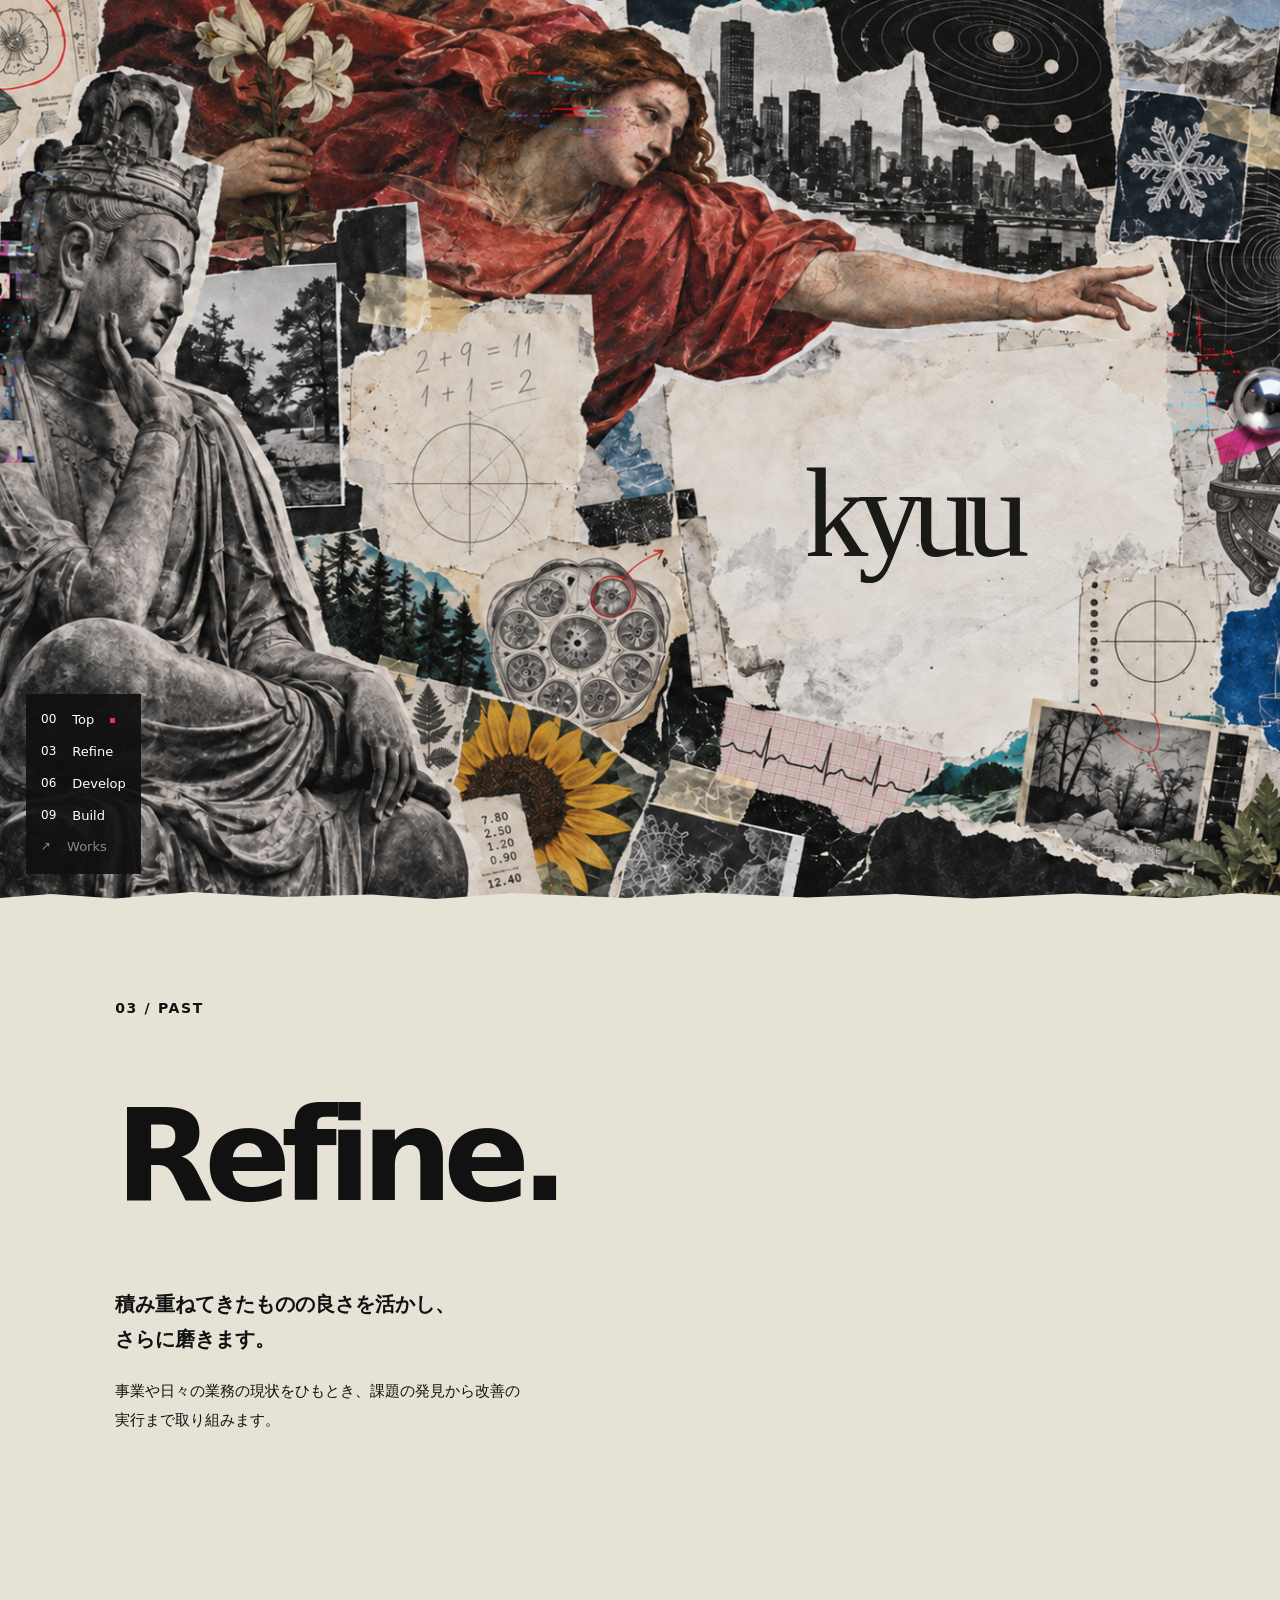
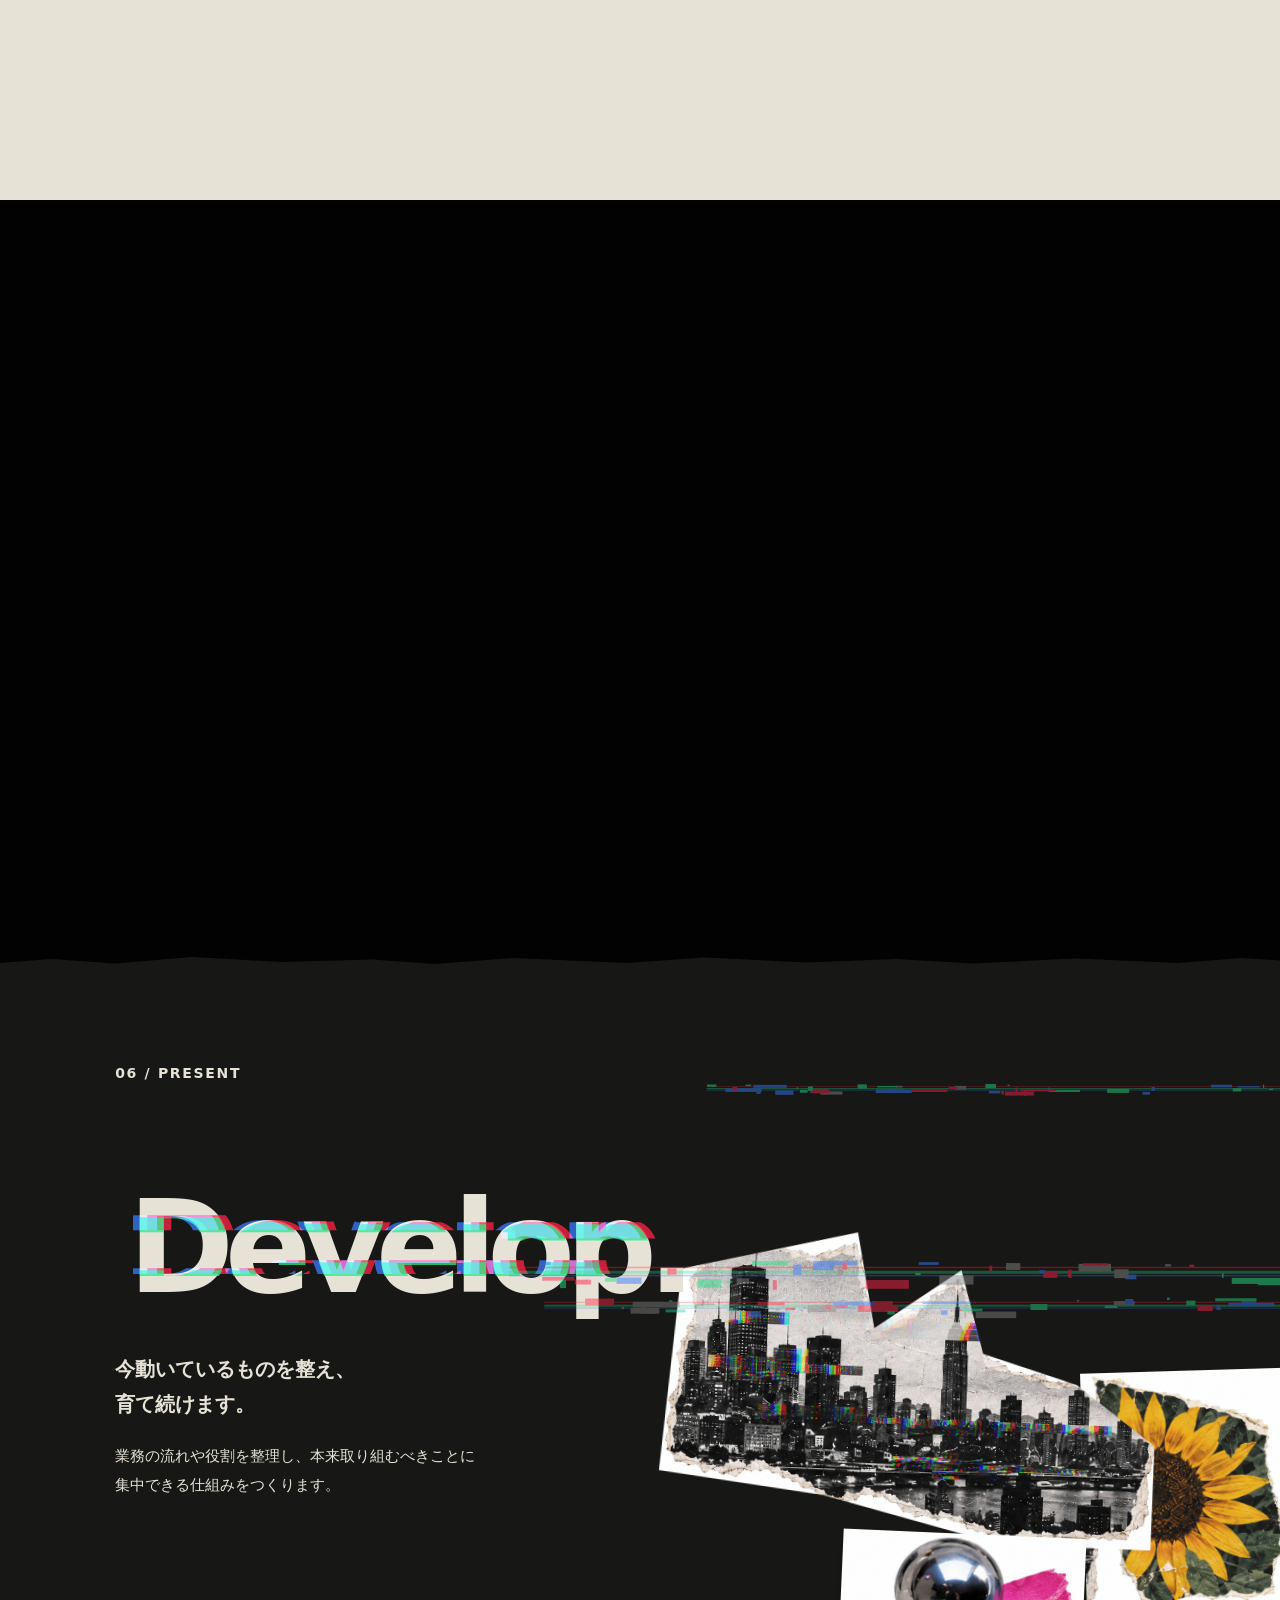
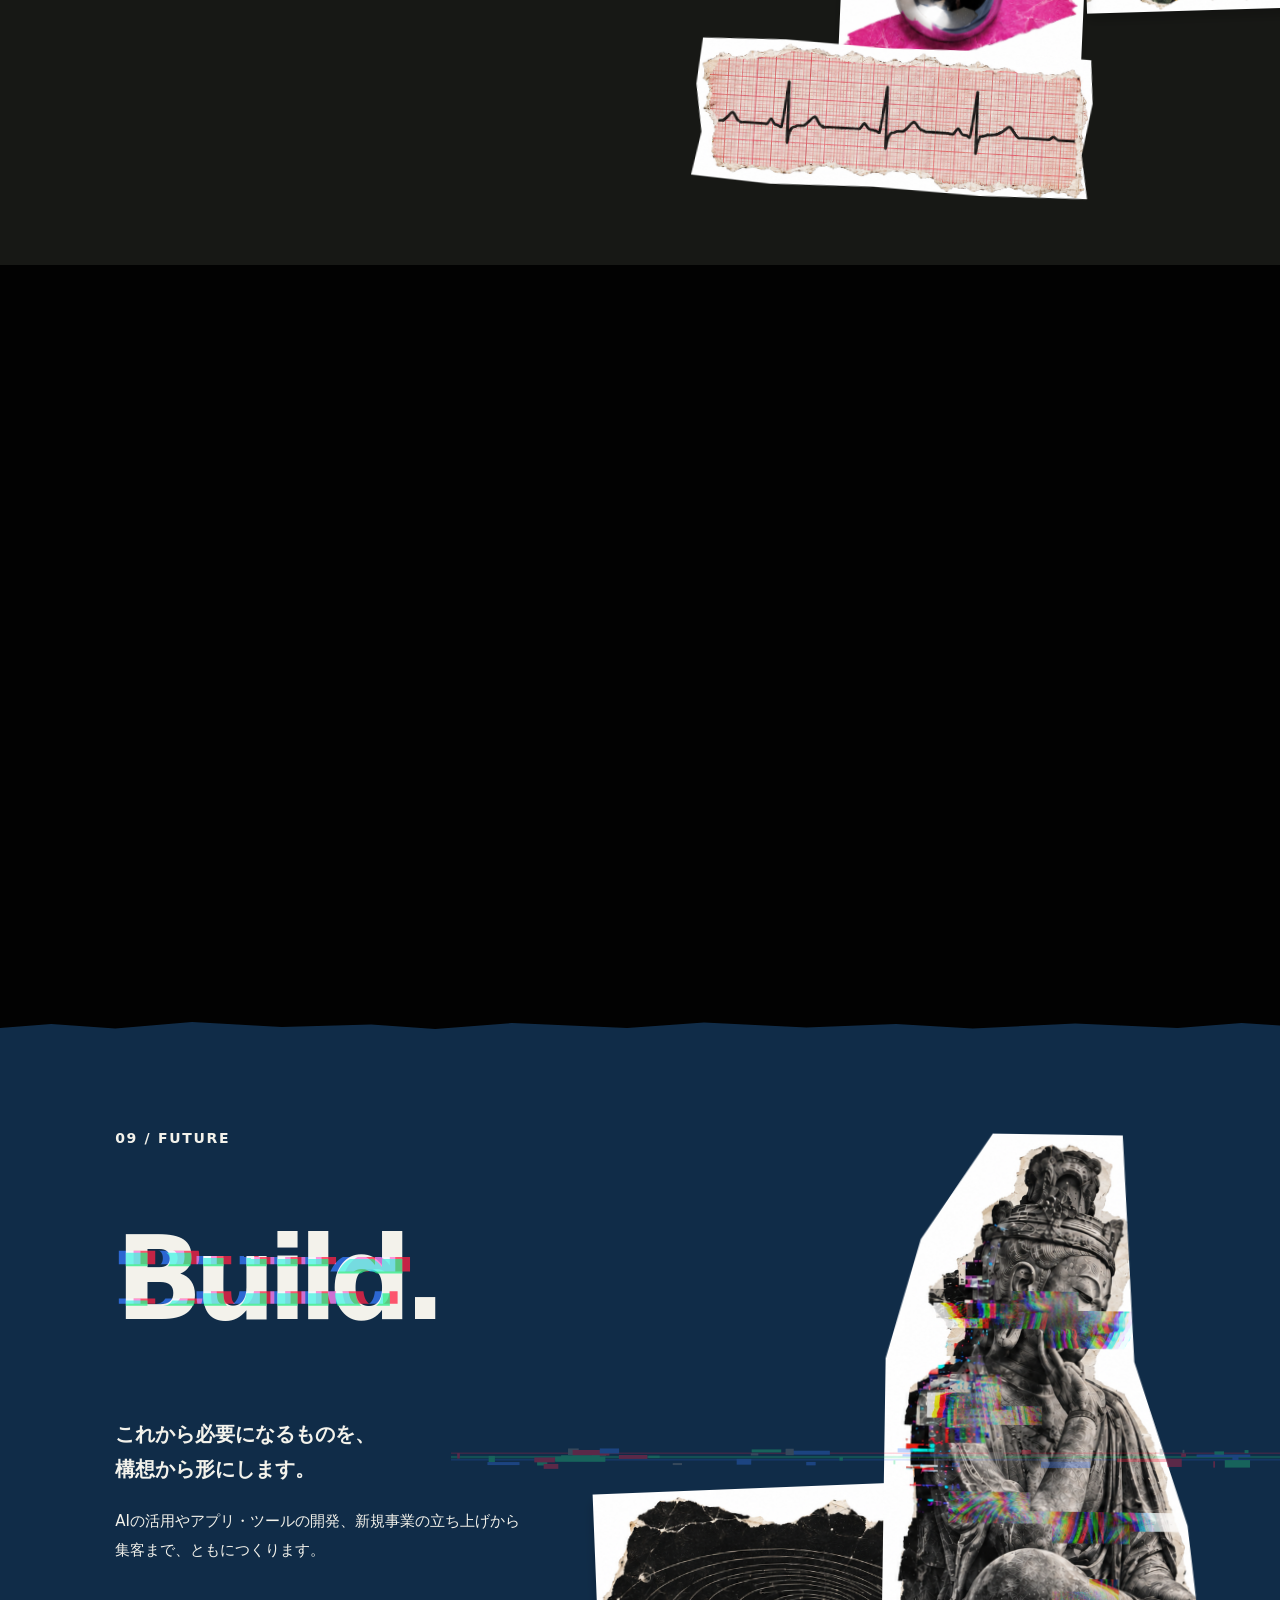
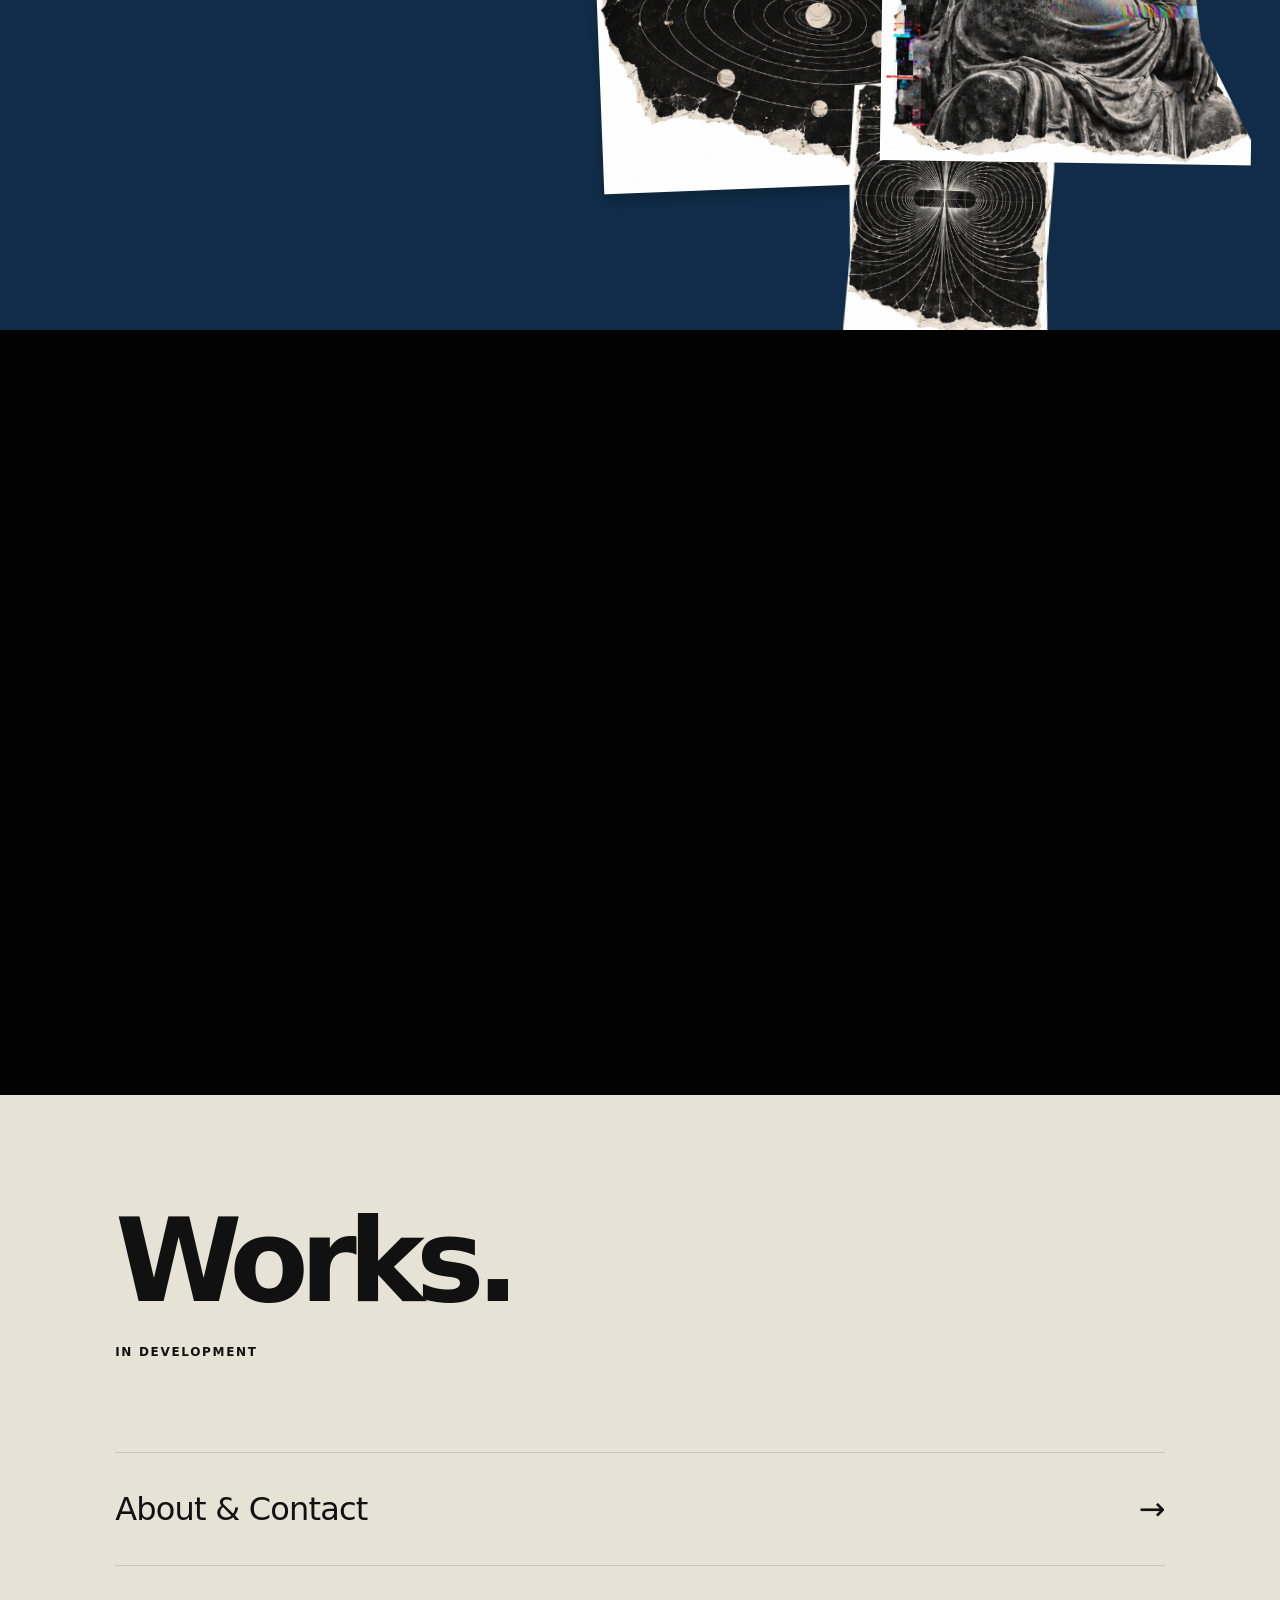
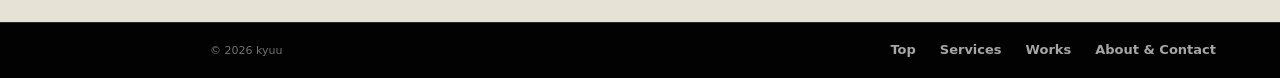
==== commit f16e2336: "Fix mobile scroll motion and footer spacing" ====
--- a/index.html
+++ b/index.html
@@ -13,7 +13,7 @@
     <link rel="icon" type="image/png" href="assets/brand/kyuu-favicon.png?v=1">
     <link rel="icon" type="image/svg+xml" href="assets/brand/kyuu-favicon.svg?v=1">
     <link rel="stylesheet" href="styles.css">
-    <link rel="stylesheet" href="experience.css?v=works-29">
+    <link rel="stylesheet" href="experience.css?v=mobile-30">
   </head>
   <body class="home-page" data-home>
     <header class="site-header home-header" data-header>
@@ -134,6 +134,6 @@
       </nav>
     </footer>
 
-    <script src="script.js?v=works-29"></script>
+    <script src="script.js?v=mobile-30"></script>
   </body>
 </html>
--- a/experience.css
+++ b/experience.css
@@ -104,7 +104,7 @@
  .resonance-coil { width:48%; top:59%; left:0; }
  .resonance-chrome { width:37%; top:74%; right:-2%; }
  .resonance-equation { top:48%; left:8%; font-size:9vw; }
- .home-footer { padding-bottom:66px; padding-left:16px; }
+ .home-footer { padding:20px 16px calc(20px + env(safe-area-inset-bottom,0px)); }
 }
 @media(prefers-reduced-motion:reduce) {
  html { scroll-behavior:auto; }
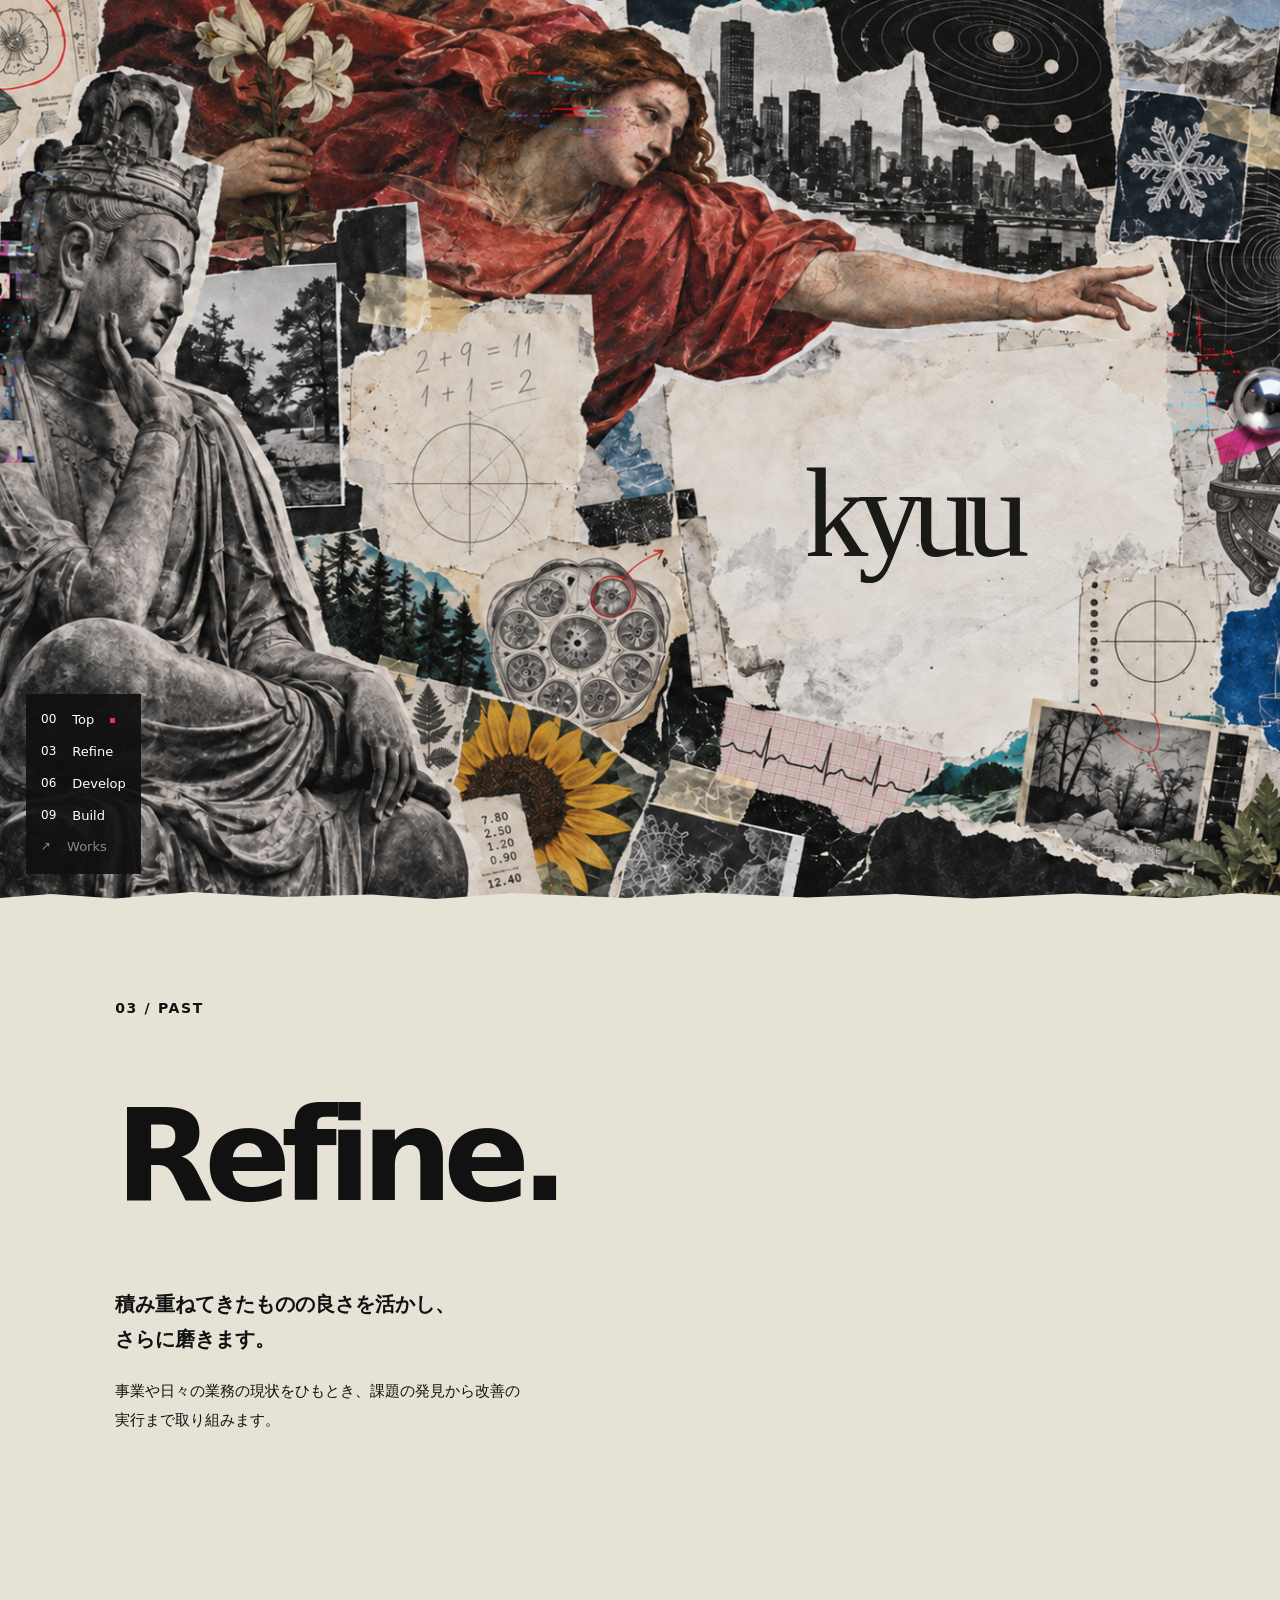
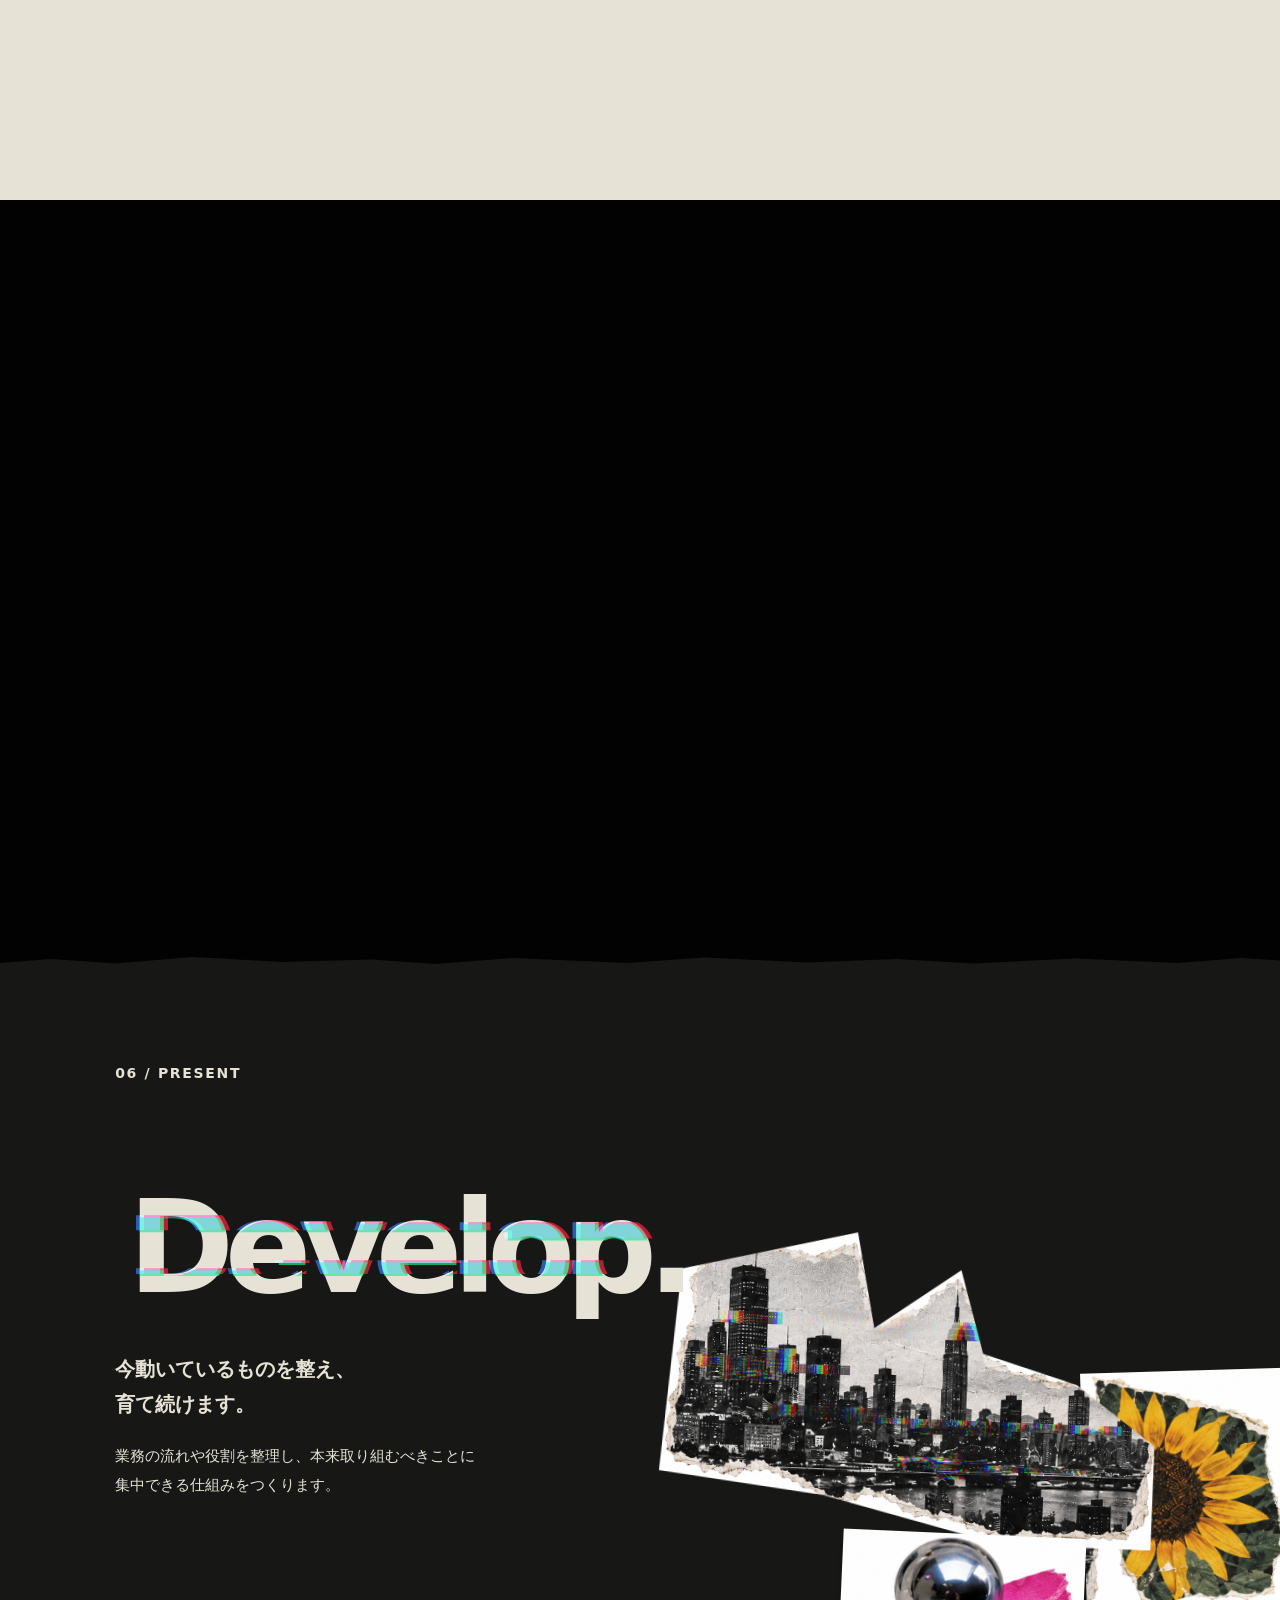
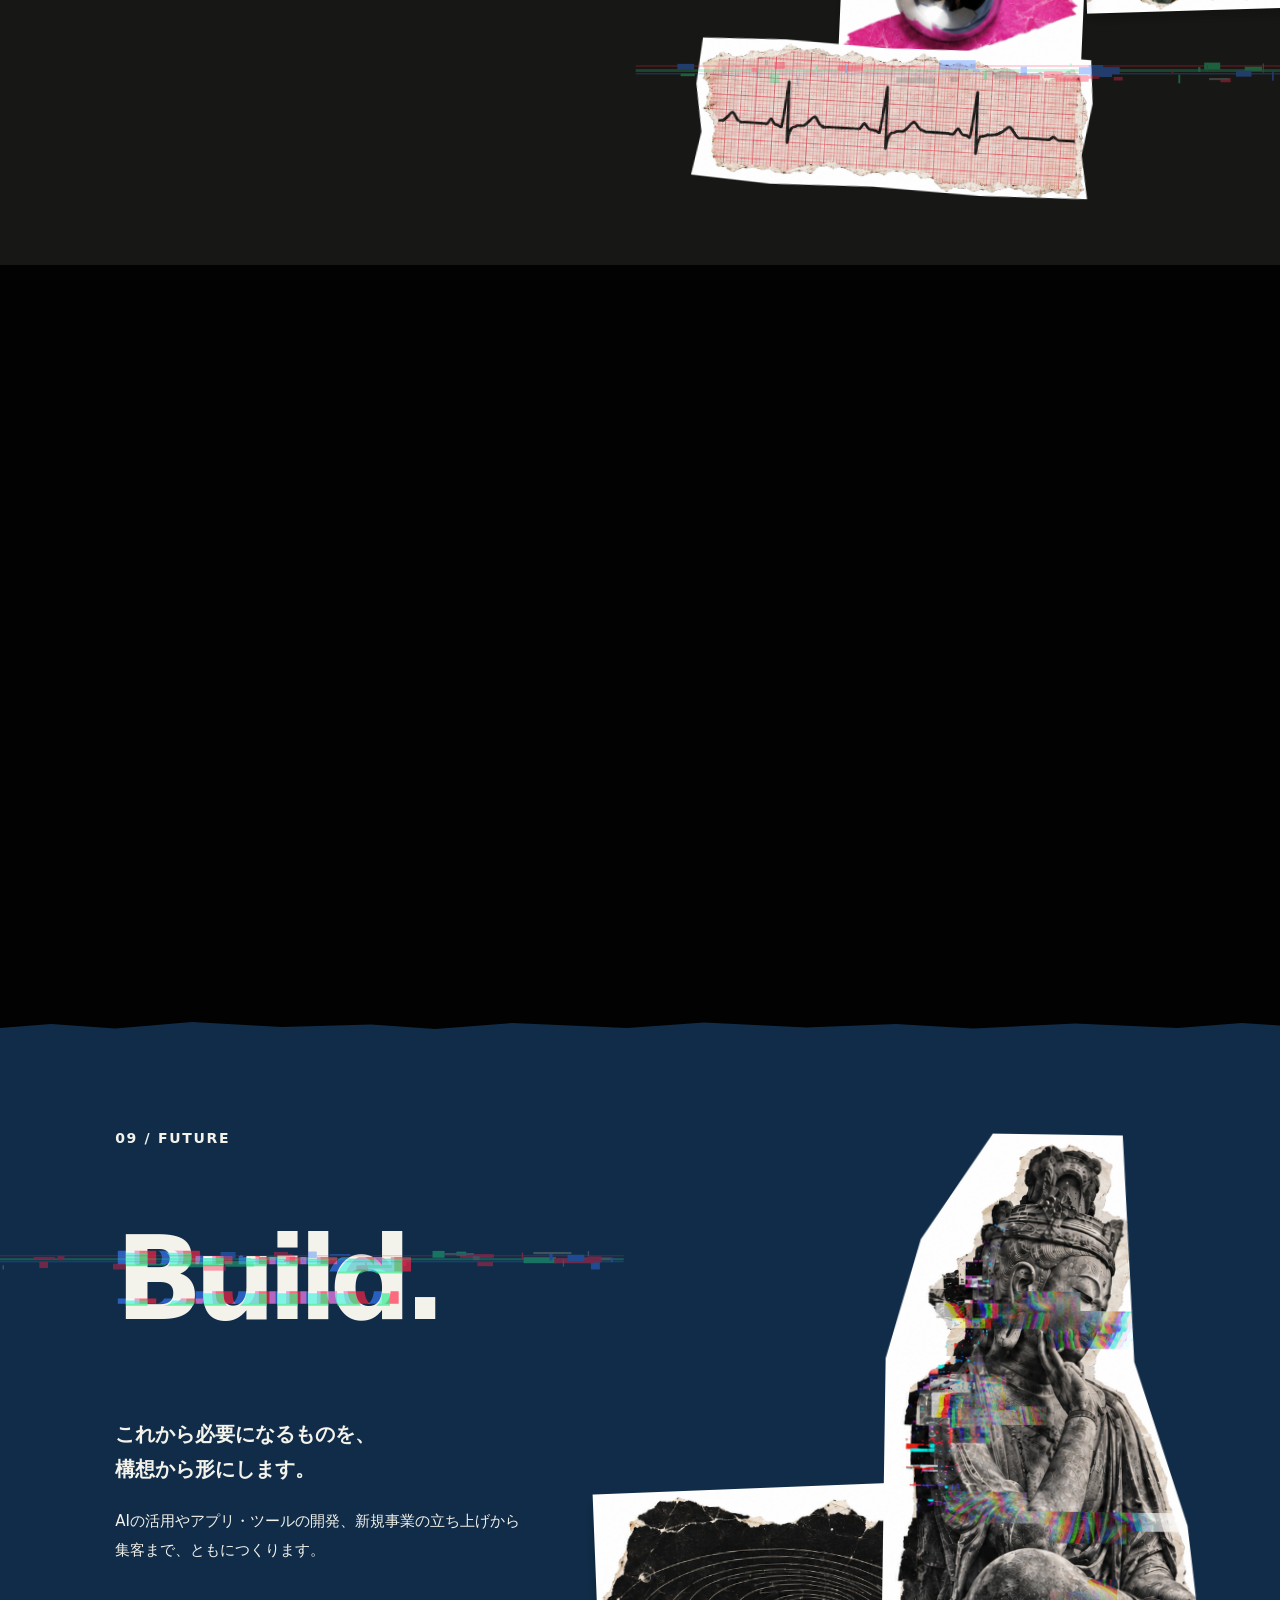
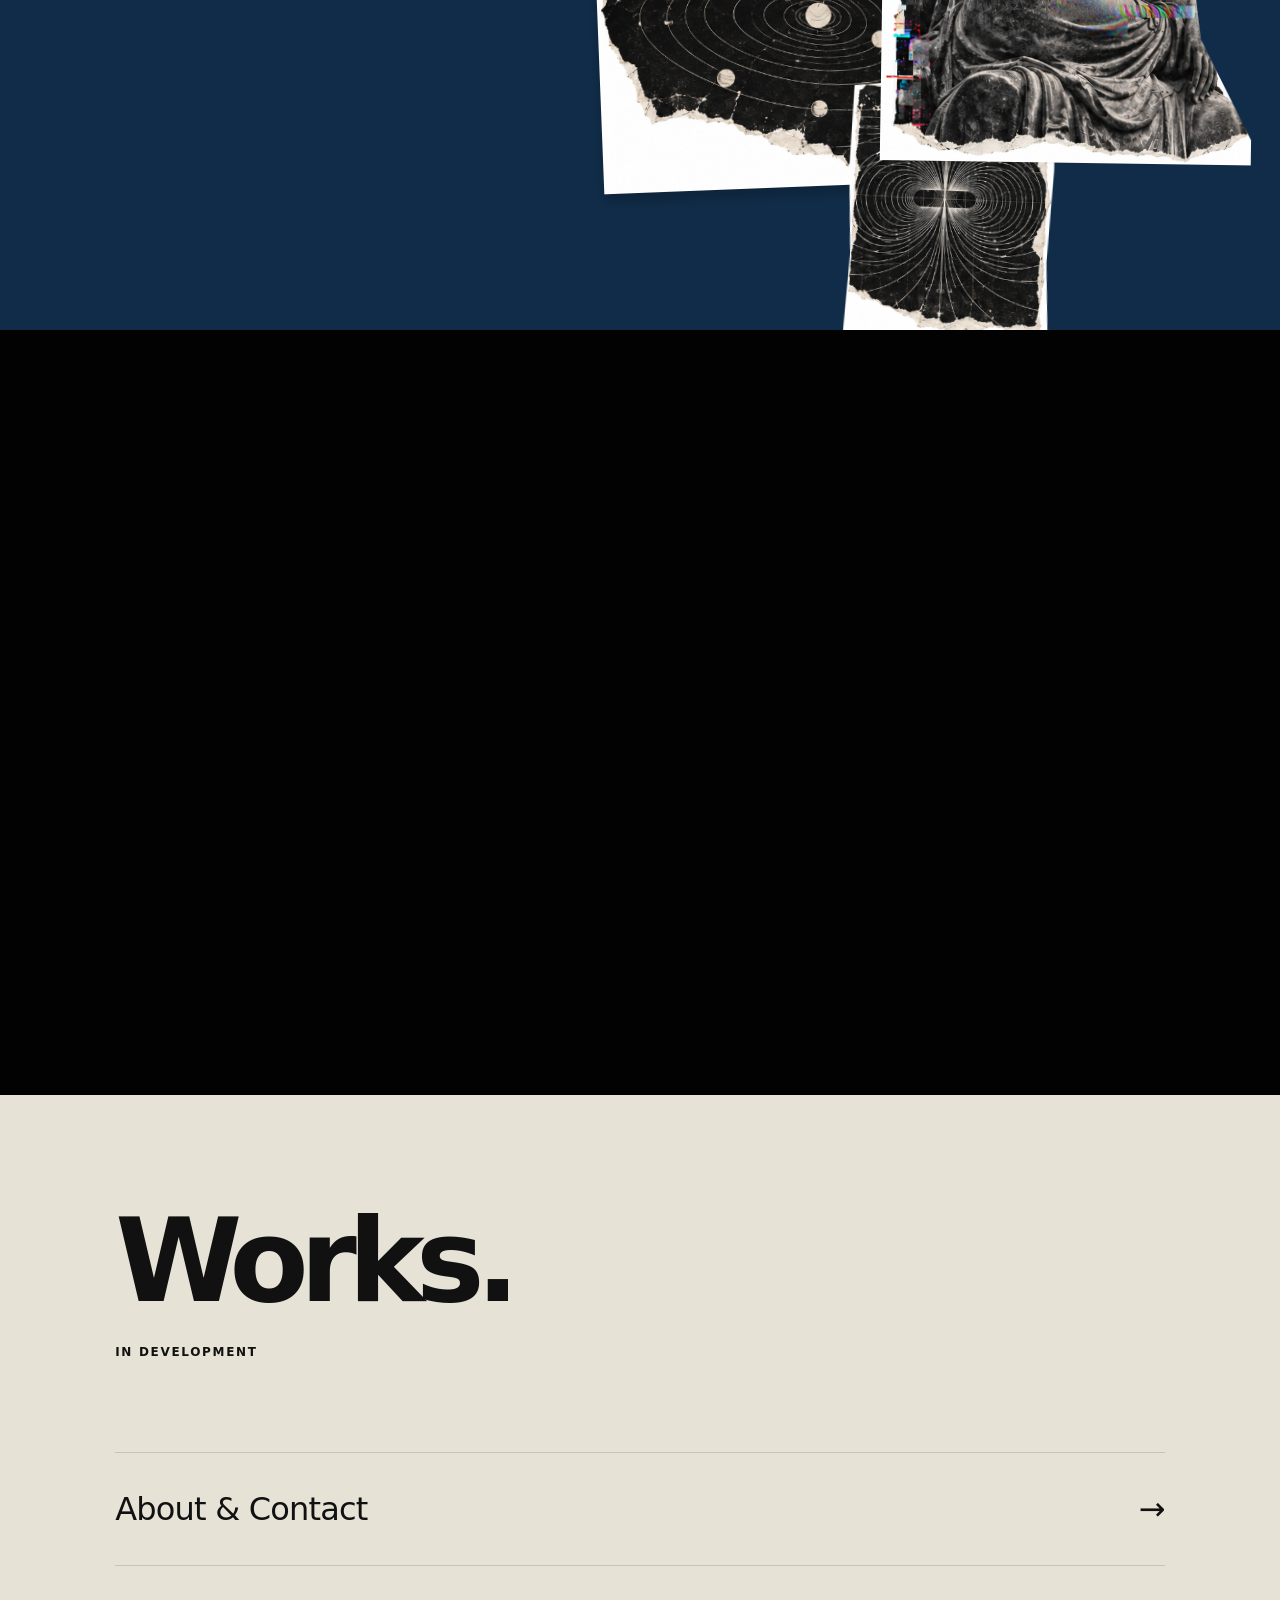
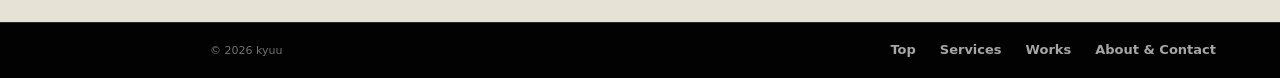
==== commit 38fb78a1: "Stabilize mobile collage motion and reduce compositing load" ====
--- a/index.html
+++ b/index.html
@@ -13,7 +13,7 @@
     <link rel="icon" type="image/png" href="assets/brand/kyuu-favicon.png?v=1">
     <link rel="icon" type="image/svg+xml" href="assets/brand/kyuu-favicon.svg?v=1">
     <link rel="stylesheet" href="styles.css">
-    <link rel="stylesheet" href="experience.css?v=mobile-30">
+    <link rel="stylesheet" href="experience.css?v=mobile-31">
   </head>
   <body class="home-page" data-home>
     <header class="site-header home-header" data-header>
@@ -134,6 +134,6 @@
       </nav>
     </footer>
 
-    <script src="script.js?v=mobile-30"></script>
+    <script src="script.js?v=mobile-31"></script>
   </body>
 </html>
--- a/experience.css
+++ b/experience.css
@@ -289,6 +289,9 @@
 @media(max-width:760px), (max-height:600px) {
  .collage-chapter:not(.opening-chapter) { height:auto; }
  .collage-chapter:not(.opening-chapter) .chapter-stage { position:relative; height:1000px; }
+ .collage-chapter:not(.opening-chapter) .scrap { opacity:1; filter:none; }
+ /* Avoid multiple filtered copies of large raster sheets on mobile GPUs. Scene/text RGB remains. */
+ .scrap svg.glitch-slice { display:none; }
  .collage-chapter:not(.opening-chapter) .chapter-label { top:90px; left:6%; }
  .collage-chapter:not(.opening-chapter) .chapter-title { top:135px; left:6%; font-size:clamp(60px,14vw,100px); }
  .chapter-copy { top:250px; left:6%; width:88%; max-width:540px; font-size:15px; }
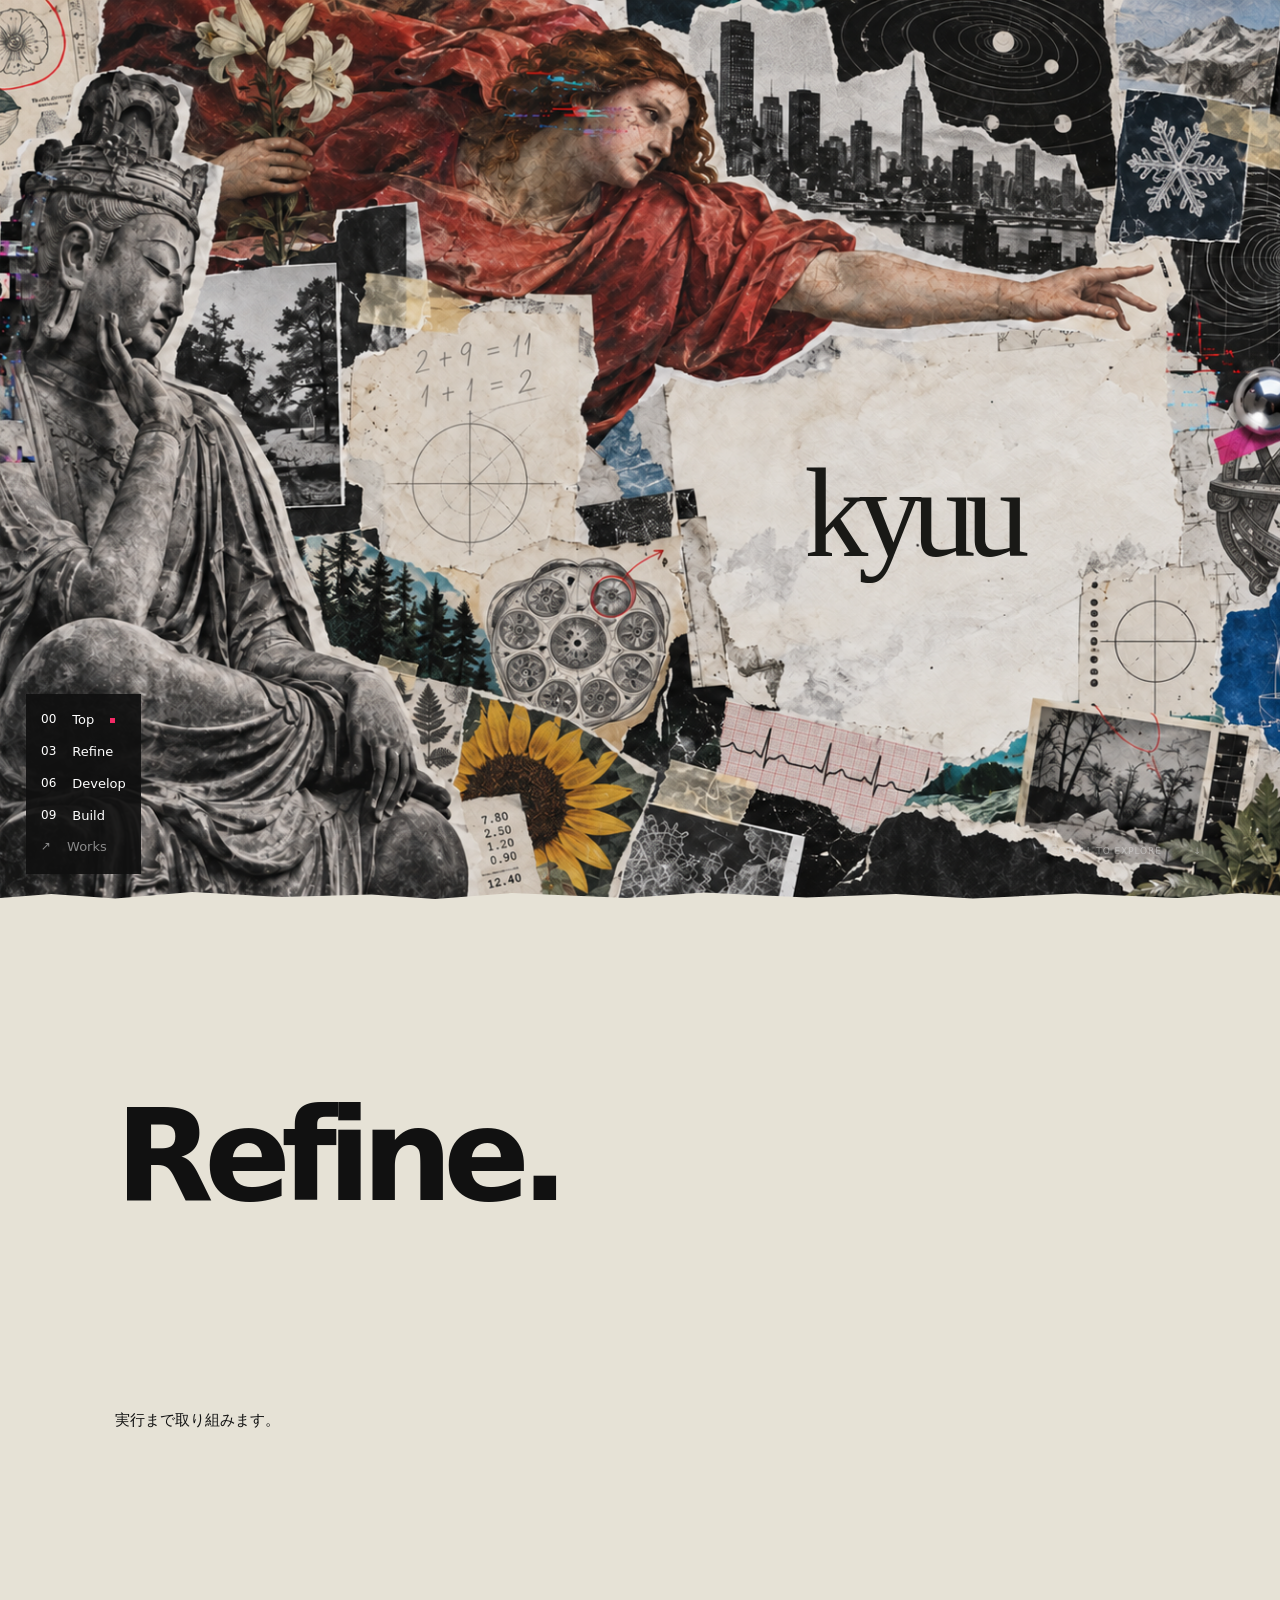
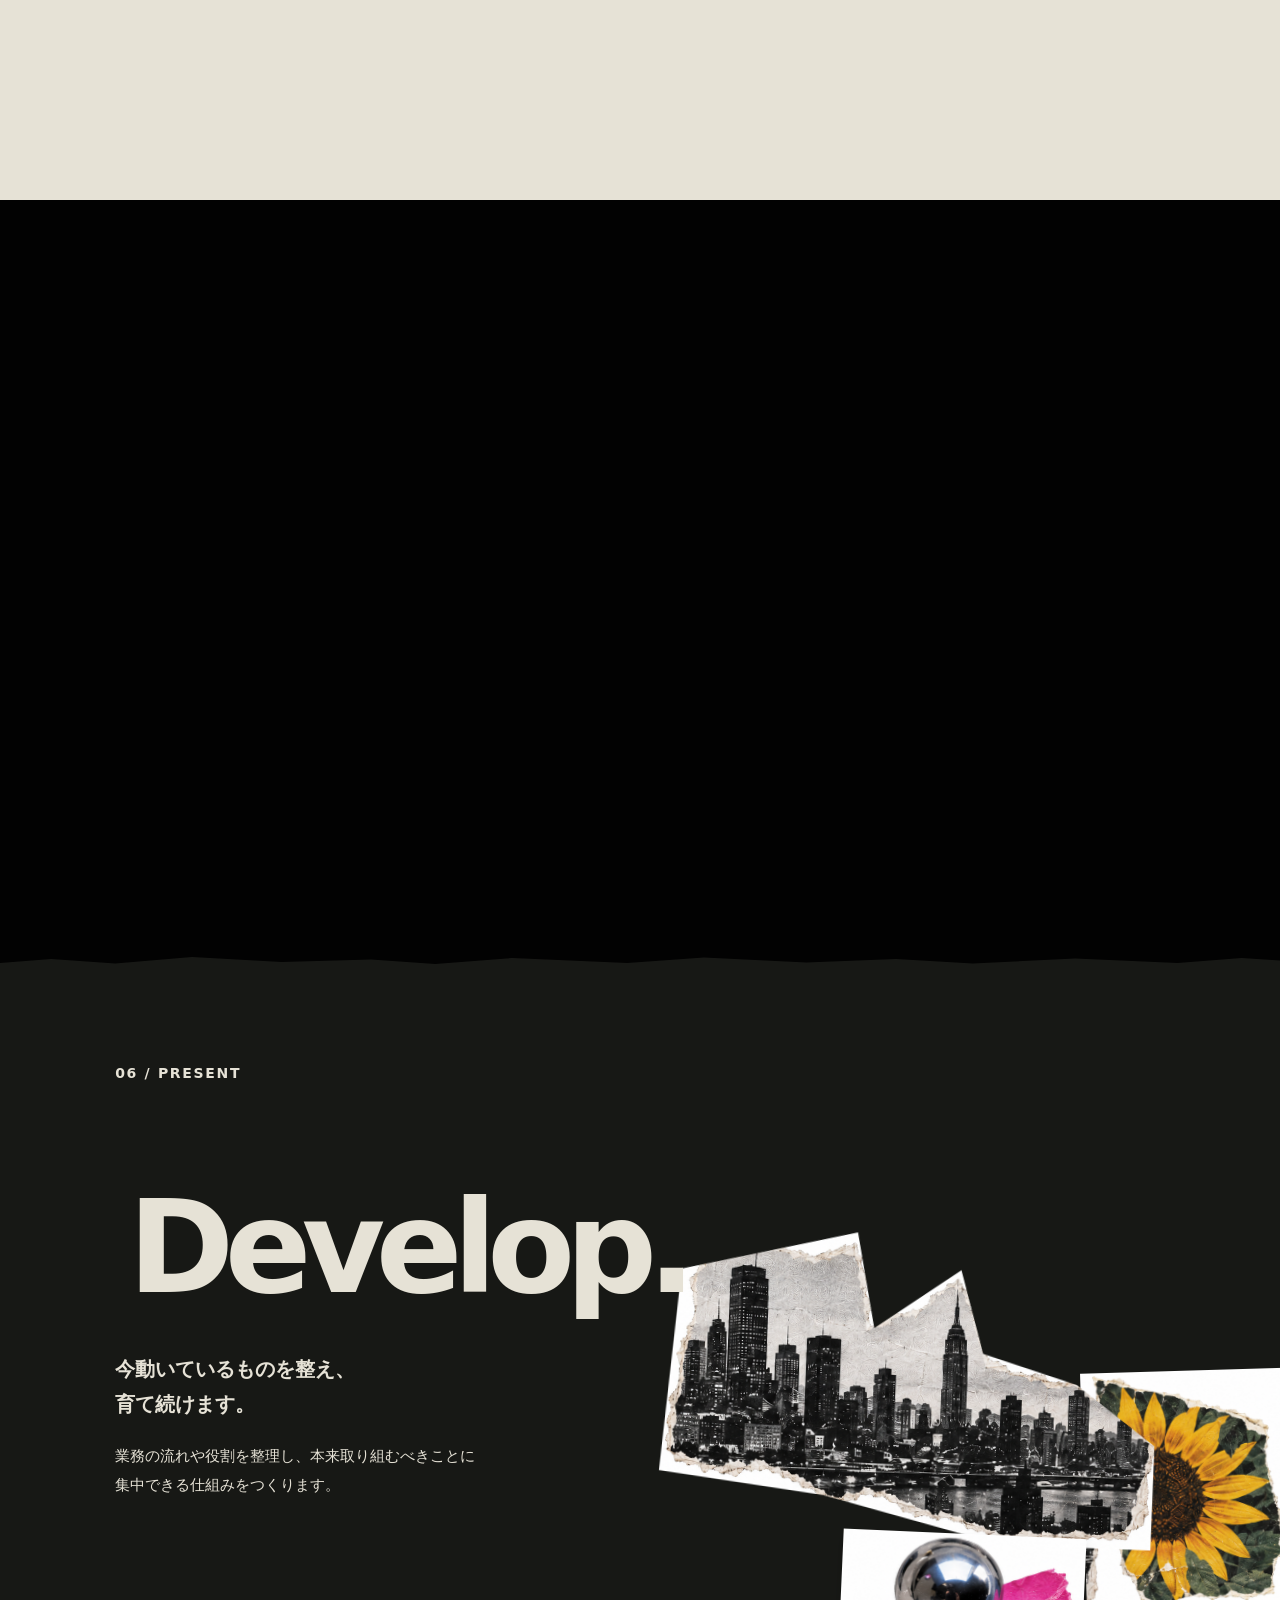
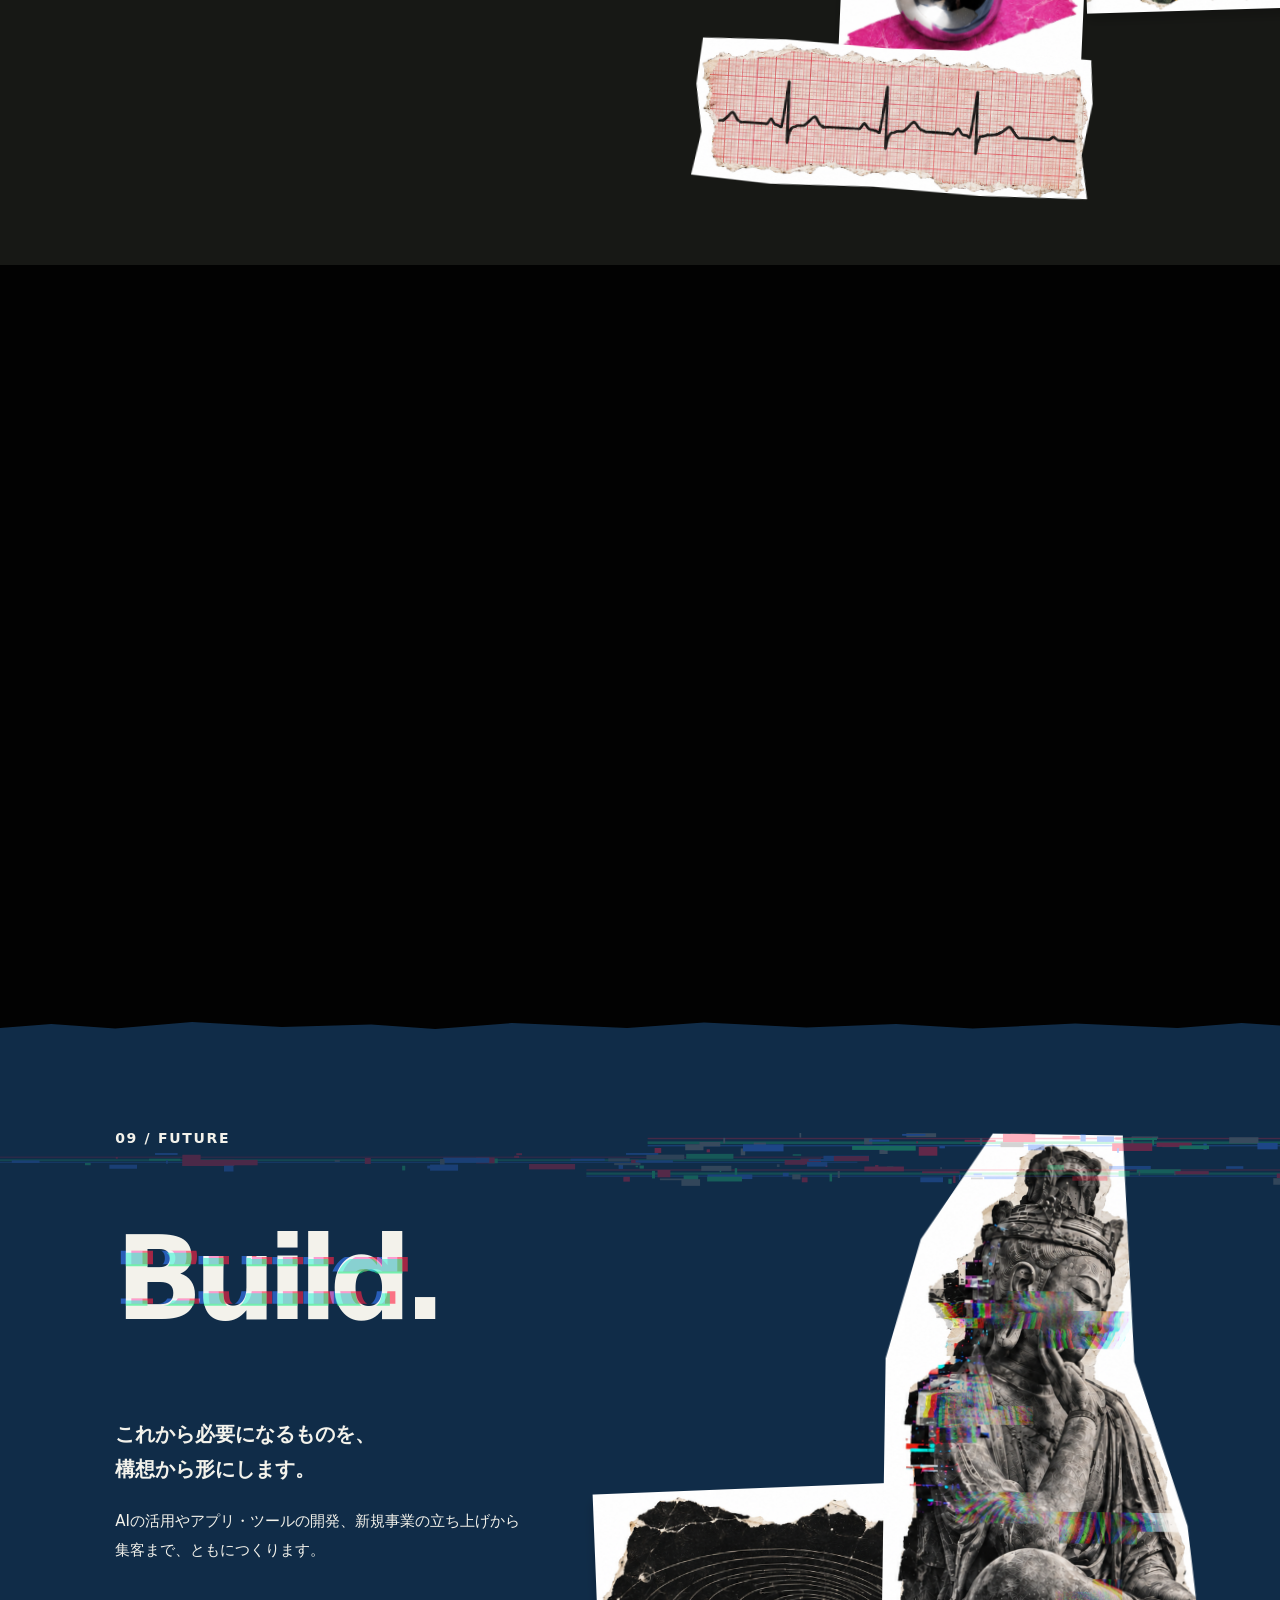
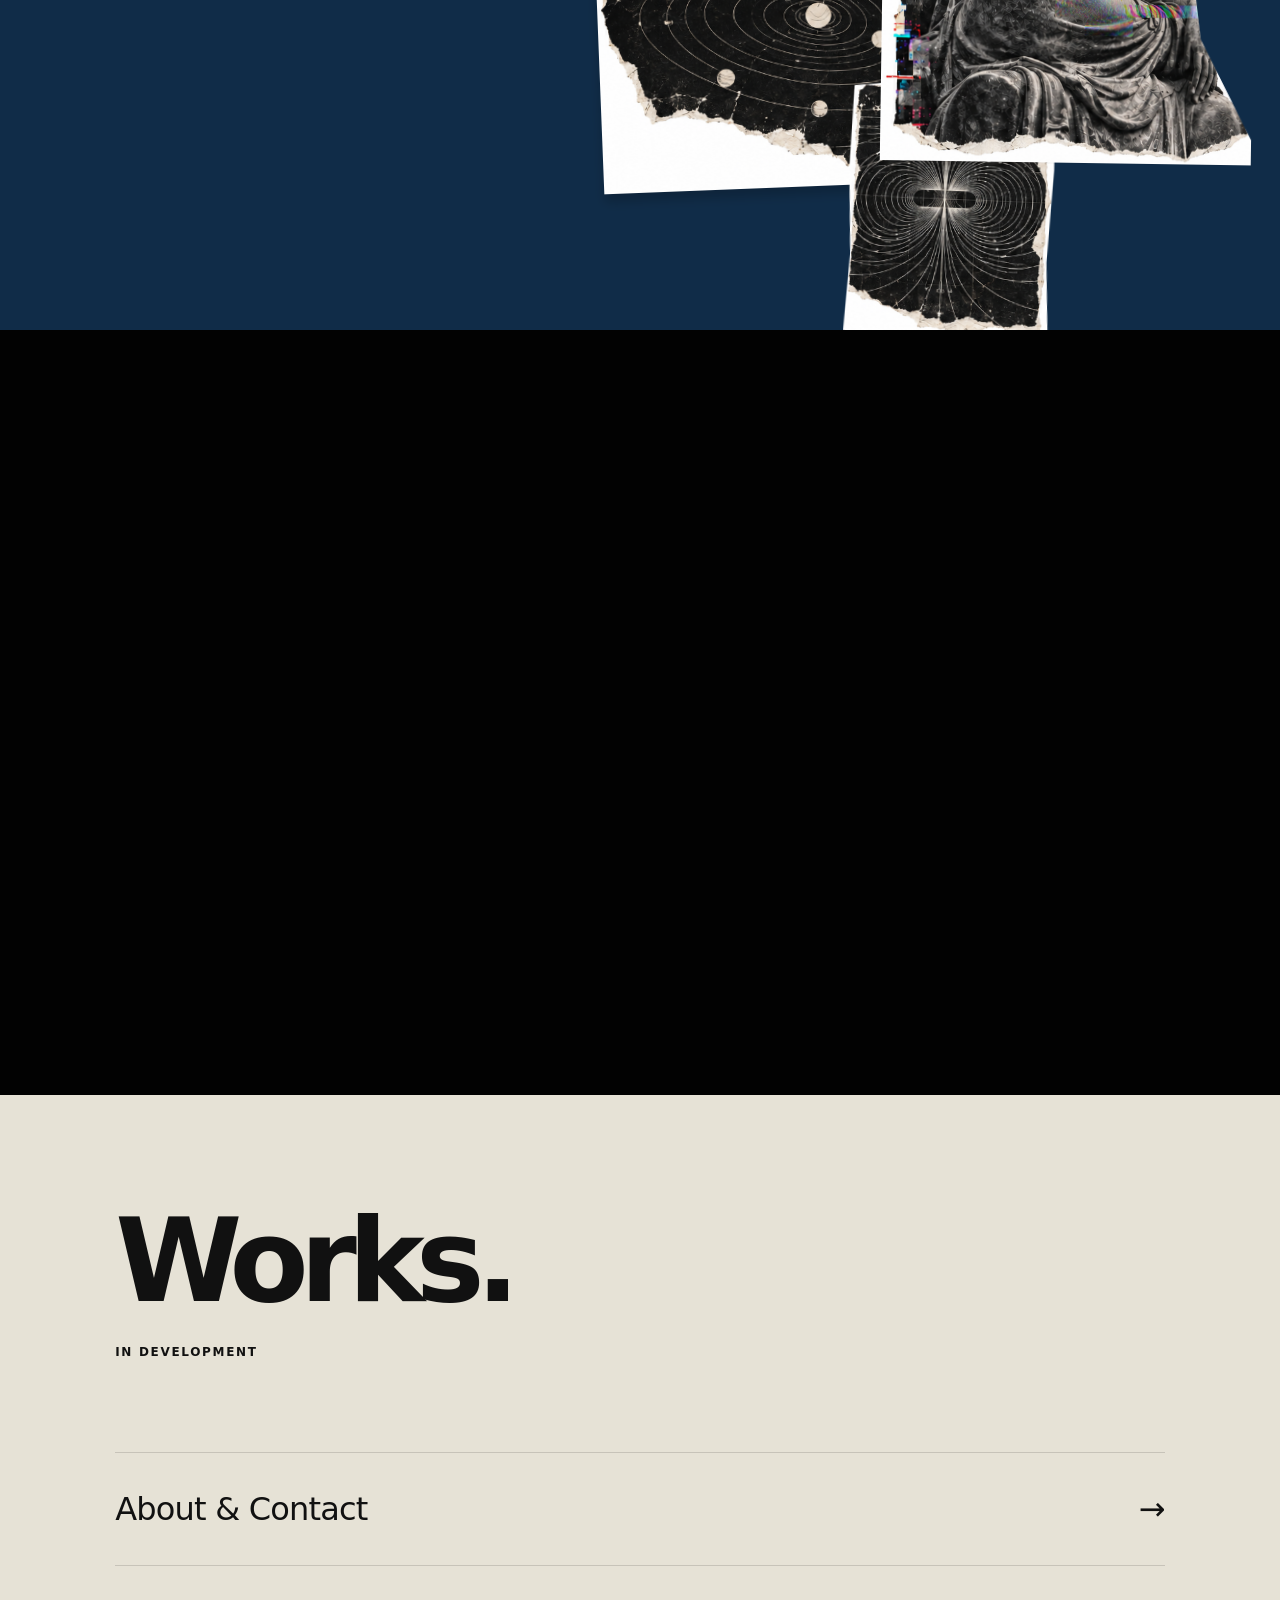
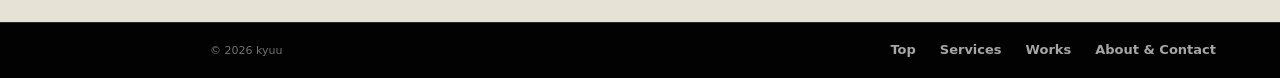
==== commit c790fa05: "Compose overlapping mobile collages with content-based spacing" ====
--- a/index.html
+++ b/index.html
@@ -13,7 +13,7 @@
     <link rel="icon" type="image/png" href="assets/brand/kyuu-favicon.png?v=1">
     <link rel="icon" type="image/svg+xml" href="assets/brand/kyuu-favicon.svg?v=1">
     <link rel="stylesheet" href="styles.css">
-    <link rel="stylesheet" href="experience.css?v=mobile-31">
+    <link rel="stylesheet" href="experience.css?v=mobile-32">
   </head>
   <body class="home-page" data-home>
     <header class="site-header home-header" data-header>
@@ -134,6 +134,6 @@
       </nav>
     </footer>
 
-    <script src="script.js?v=mobile-31"></script>
+    <script src="script.js?v=mobile-32"></script>
   </body>
 </html>
--- a/experience.css
+++ b/experience.css
@@ -307,3 +307,23 @@
  .build-orbit { top:610px; left:4%; width:52%; }
  .resonance-field { top:825px; left:15%; width:29%; }
 }
+.mobile-collage { display:contents; }
+/* Mobile: flowing copy followed by one overlapping composition, not isolated stickers. */
+@media(max-width:760px), (max-height:600px) {
+ .collage-chapter:not(.opening-chapter) .chapter-stage { height:auto; padding:84px 0 28px; }
+ .collage-chapter:not(.opening-chapter) .chapter-label { position:relative; top:auto; left:auto; margin:0 6% 24px; }
+ .collage-chapter:not(.opening-chapter) .chapter-title { position:relative; top:auto; left:auto; margin:0 6% 28px; }
+ .chapter-copy { position:relative; top:auto; left:auto; margin:0 6%; width:88%; }
+ .chapter-copy .chapter-lead { font-size:clamp(18px,4.8vw,22px); margin-bottom:14px; }
+ .mobile-collage { display:block; position:relative; width:100%; height:112vw; margin-top:32px; }
+ .refine-angel { top:3%; left:-4%; width:112%; z-index:4; }
+ .refine-photo { top:37%; left:1%; width:56%; z-index:2; }
+ .refine-study { top:49%; left:48%; width:46%; z-index:3; }
+ .operate-forest { top:2%; left:-7%; width:108%; z-index:2; }
+ .operate-flower { top:29%; left:57%; width:48%; z-index:4; }
+ .operate-matter { top:50%; left:22%; width:48%; z-index:5; }
+ .operate-cells { top:71%; left:2%; width:82%; z-index:3; }
+ .build-statue { top:0; right:-7%; width:69%; z-index:4; }
+ .build-orbit { top:12%; left:-11%; width:80%; z-index:2; }
+ .resonance-field { top:53%; left:4%; width:53%; z-index:3; }
+}
